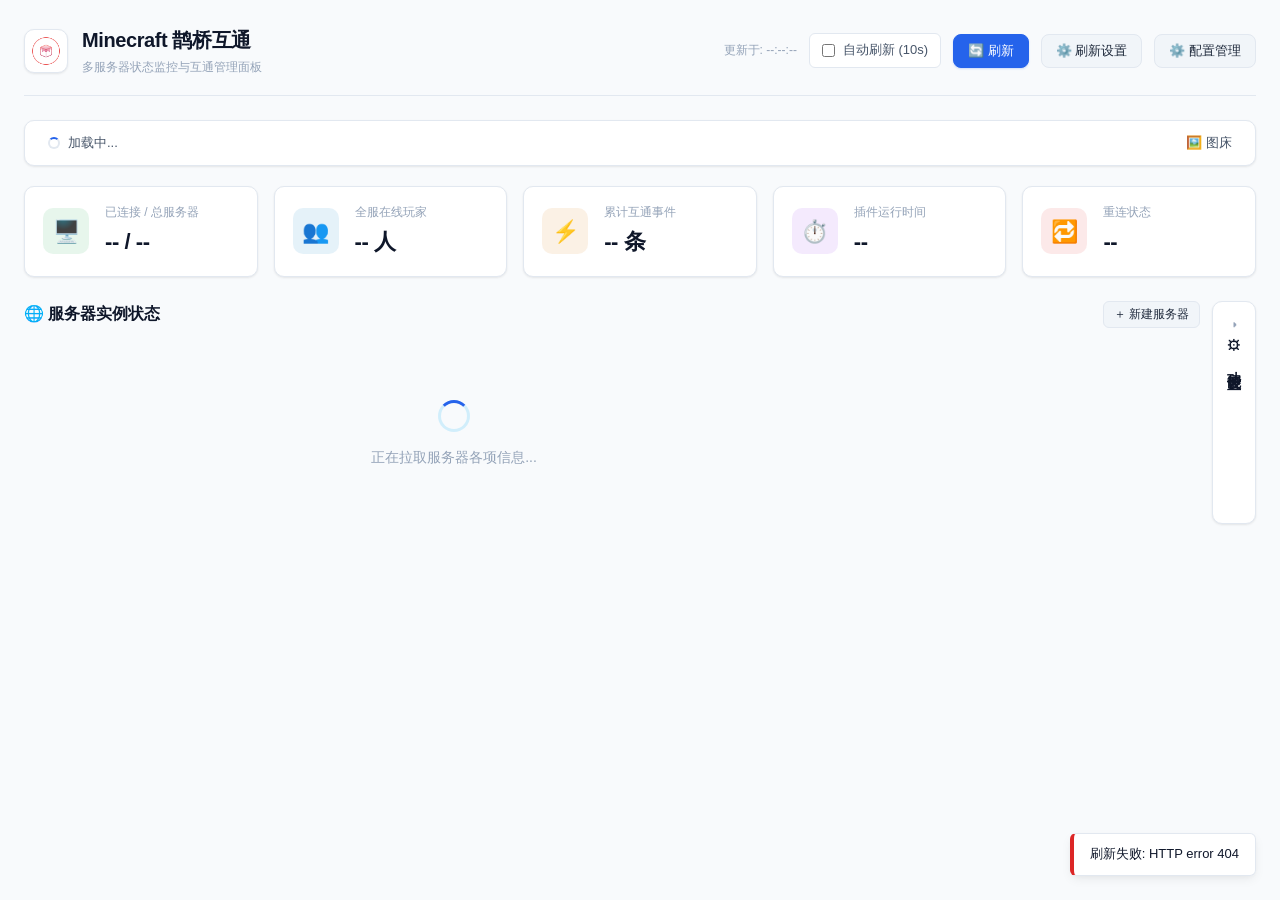
==== pages/dashboard/index.html @ 0b453926 "feat(dashboard): 功能设置改为右侧抽屉并重整转发渠道开关 - 「功能设置」改为右侧抽屉：展开占满页面右侧、左侧主内容自动收窄，折叠收成一条窄边 - 三个转发方向合并为一行「转发渠道」多" ====
<!DOCTYPE html>
<html lang="zh-CN">
<head>
  <meta charset="UTF-8" />
  <meta name="viewport" content="width=device-width, initial-scale=1.0" />
  <meta name="color-scheme" content="light dark" />
  <title>Minecraft 鹊桥互通 · 服务器仪表盘</title>
  <link rel="stylesheet" href="./style.css" />
  <!-- 显式引入 AstrBot Plugin Page Bridge SDK，确保兼容 -->
  <script src="/api/plugin/page/bridge-sdk.js"></script>
</head>
<body>
  <!-- 预加载默认服务器图标以供动态渲染时解析正确路径 -->
  <img id="default-server-icon-preload" src="./default-server-icon.png" style="display: none;" alt="" />

  <!-- 顶部导航与操作栏 -->
  <header class="dashboard-header">
    <div class="header-title-group">
      <img src="./logo.png" class="header-logo" alt="Minecraft 鹊桥互通" />
      <div>
        <h1 class="header-title">Minecraft 鹊桥互通</h1>
        <div class="header-subtitle">多服务器状态监控与互通管理面板</div>
      </div>
    </div>
    <div class="header-actions">
      <span style="font-size: 12px; color: var(--text-muted);">
        更新于: <span id="last-refresh-time">--:--:--</span>
      </span>
      <label class="auto-refresh-toggle">
        <input type="checkbox" id="auto-refresh-toggle" />
        <span>自动刷新 (10s)</span>
      </label>
      <button class="btn btn-primary" id="btn-refresh" title="立即刷新数据">
        <span>🔄 刷新</span>
      </button>
      <button class="btn" id="btn-config-link" title="总设置（自动刷新间隔等全局偏好）">
        <span>⚙️ 刷新设置</span>
      </button>
      <button class="btn" id="btn-config-view"
        title="配置管理：完整配置编辑（可视化表单 / JSON 直改），更底层的设置，保存后热重载。
        三态循环：进入当前页面的表单配置 → 全部 JSON → 返回原视图">
        <span>⚙️ 配置管理</span>
      </button>
    </div>
  </header>

  <!-- 服务器标签切换栏：全局视图 + 每台服务器独立标签页；最右侧为
       图床面板标签（独立视图，不受 renderServerTabs 的 innerHTML 重建影响） -->
  <nav class="server-tabs-bar" aria-label="服务器视图切换">
    <div class="server-tabs" id="server-tabs">
      <button type="button" class="server-tab" data-view="all" disabled>
        <span class="server-tab-spinner"></span> 加载中...
      </button>
    </div>
    <button type="button" class="server-tab-pinned" id="tab-image-bed" data-view="image_bed"
      title="图床面板：管理图片转存（内置图片HTTP服务 + 第三方图床），保存免重连">
      🖼️ 图床
    </button>
  </nav>

  <!-- 全局统计指标看板 -->
  <section class="stats-grid">
    <div class="stat-card">
      <div class="stat-icon green">🖥️</div>
      <div class="stat-info">
        <span class="stat-label" id="stat-servers-label">已连接 / 总服务器</span>
        <span class="stat-value" id="stat-servers">-- / --</span>
      </div>
    </div>
    <div class="stat-card">
      <div class="stat-icon blue">👥</div>
      <div class="stat-info">
        <span class="stat-label" id="stat-players-label">全服在线玩家</span>
        <span class="stat-value" id="stat-players">-- 人</span>
      </div>
    </div>
    <div class="stat-card">
      <div class="stat-icon yellow">⚡</div>
      <div class="stat-info">
        <span class="stat-label" id="stat-events-label">累计互通事件</span>
        <span class="stat-value" id="stat-events">-- 条</span>
      </div>
    </div>
    <div class="stat-card">
      <div class="stat-icon purple">⏱️</div>
      <div class="stat-info">
        <span class="stat-label" id="stat-uptime-label">插件运行时间</span>
        <span class="stat-value" id="stat-uptime">--</span>
      </div>
    </div>
    <div class="stat-card">
      <div class="stat-icon red">🔁</div>
      <div class="stat-info">
        <span class="stat-label" id="stat-reconnect-label">重连状态</span>
        <span class="stat-value" id="stat-reconnect">--</span>
      </div>
    </div>
  </section>

  <!-- 主体：左侧主内容（标题 / 服务器卡片 + 监控 / 终端）+ 右侧「功能设置」
     抽屉。抽屉展开时挤压主内容（不覆盖），折叠时收成一条竖排窄栏。
     monitor-hidden 与 monitor-panel 初始 hidden 对应：JS 渲染后按需切换 -->
  <main class="layout-main monitor-hidden">
    <div class="main-content">
    <div class="servers-section-title" id="servers-section-title">
      <span>🌐 服务器实例状态</span>
      <!-- 面板内直接改 conf：新建条目写入 mc_servers 后热重载生效 -->
      <button class="btn btn-sm" id="btn-new-server" title="在插件 conf 里新增一台 MC 服务器并热重载生效">
        ＋ 新建服务器
      </button>
    </div>
    <div class="main-row">
    <section class="servers-panel">
      <div class="servers-container" id="servers-container">
        <div class="loading-box">
          <div class="spinner"></div>
          <p>正在拉取服务器各项信息...</p>
        </div>
      </div>
    </section>

    <section class="monitor-panel hidden" id="monitor-panel">
      <div class="monitor-header">
        <span class="monitor-title">📈 性能监控</span>
        <div class="monitor-toolbar">
          <select id="monitor-range" class="monitor-range-select" title="分析时间窗">
            <option value="realtime">🔴 实时（最近 60 秒）</option>
            <option value="1">最近 1 小时</option>
            <option value="6">最近 6 小时</option>
            <option value="24" selected>最近 24 小时</option>
            <option value="168">最近 7 天</option>
          </select>
          <button class="btn btn-sm" id="monitor-sample-btn" title="立即对当前服务器采集一次（不等下一个采集间隔）">⏱ 采集</button>
          <button class="btn btn-sm" id="monitor-refresh" title="重新拉取监控数据">↻ 刷新</button>
          <button class="btn btn-sm" id="monitor-settings-btn" title="监控设置（启用/间隔/保留/指令）">⚙ 设置</button>
        </div>
      </div>
      <div class="monitor-status-line" id="monitor-status-line">
        正在加载监控数据...
      </div>
      <div class="monitor-tabs" id="monitor-tabs">
        <button class="monitor-tab active" data-tab="tps" title="服务端 TPS（经 RCON 执行 tps 指令）">⚡ TPS</button>
        <button class="monitor-tab" data-tab="latency" title="服务端响应延迟（直连服务器 SLP ping，玩家视角，无需 RCON/插件）">📡 延迟</button>
      </div>
      <div class="monitor-subpage" id="monitor-page-tps">
        <div class="monitor-summary" id="monitor-summary-tps"></div>
        <div class="monitor-charts">
          <div class="monitor-chart-card">
            <div class="monitor-chart-title">TPS 趋势（1m / 5m / 15m）</div>
            <div class="monitor-chart-wrap">
              <canvas id="monitor-chart-tps"></canvas>
            </div>
          </div>
        </div>
      </div>
      <div class="monitor-subpage hidden" id="monitor-page-latency">
        <div class="monitor-summary" id="monitor-summary-latency"></div>
        <div class="monitor-charts">
          <div class="monitor-chart-card">
            <div class="monitor-chart-title">直连延迟 (ms)</div>
            <div class="monitor-chart-wrap">
              <canvas id="monitor-chart-latency"></canvas>
            </div>
          </div>
        </div>
      </div>
    </section>
    </div>

    <section class="terminal-panel hidden" id="terminal-panel">
      <div class="terminal-header">
        <div class="terminal-title" id="terminal-title">互通终端</div>
        <div class="terminal-actions">
          <button id="terminal-autoscroll" class="btn btn-sm active" title="新消息自动滚动到底部；点击暂停">📌 自动滚动</button>
          <button id="terminal-refresh" class="btn btn-sm" title="重新拉取终端日志">↻ 刷新</button>
          <button id="terminal-clear" class="btn btn-sm" title="清空当前终端输出">清屏</button>
        </div>
      </div>
      <div class="terminal-body" id="terminal-body"></div>
      <div class="terminal-input-row">
        <input
          type="text"
          id="terminal-input"
          class="terminal-input"
          placeholder="输入内容回车 = 广播；以 / 开头回车 = 执行指令 (如 /list)"
          autocomplete="off"
          spellcheck="false"
        />
        <select id="terminal-color" class="select-color" title="广播颜色">
          <option value="white" selected>白</option>
          <option value="gold">金</option>
          <option value="green">绿</option>
          <option value="aqua">青</option>
          <option value="red">红</option>
          <option value="light_purple">粉</option>
        </select>
        <button id="terminal-broadcast" class="btn btn-primary btn-sm">📢 广播</button>
        <button id="terminal-cmd" class="btn btn-sm">⚡ 指令</button>
      </div>
    </section>
    </div>

    <section class="settings-panel collapsed" id="settings-panel">
      <div class="settings-header">
        <button class="settings-toggle" id="settings-toggle" type="button"
          aria-expanded="false" aria-controls="settings-body"
          title="折叠 / 展开功能设置面板">
          <span class="settings-caret" id="settings-caret">▾</span>
          <span class="settings-title">⚙ 功能设置</span>
        </button>
        <span class="settings-spacer"></span>
        <span class="settings-status" id="settings-status"></span>
        <button class="btn btn-primary btn-sm settings-save" id="settings-save"
          title="保存功能设置（改动落盘后即时生效、不重连）">💾 保存并生效</button>
      </div>
      <div class="settings-body" id="settings-body">
        <div class="settings-group" id="settings-group-prefix">
          <div class="settings-group-head">
            <span class="settings-group-title">🔤 触发前缀</span>
          </div>
          <!-- 三个方向的启停合成一行多选框：勾选 = 该方向启用，取消 = 整条链路
               静音。对应的前缀输入框会随之置灰 -->
          <div class="settings-row">
            <span class="settings-row-label">转发渠道</span>
            <span class="settings-row-control route-items">
              <label class="route-item"><input type="checkbox" class="st-route" value="group_to_game" id="st-relay-enabled" /> 群 → 游戏</label>
              <label class="route-item"><input type="checkbox" class="st-route" value="game_to_group" id="st-fwd-chat" /> 游戏 → 群</label>
              <label class="route-item"><input type="checkbox" class="st-route" value="game_to_ai" id="st-ai-enabled" /> 游戏 → AI</label>
            </span>
            <span class="settings-row-hint">勾选启用该方向；取消后整条链路静音，对应前缀不再生效</span>
          </div>
          <label class="settings-row">
            <span class="settings-row-label">群 → 游戏 触发前缀</span>
            <span class="settings-row-control">
              <input type="text" id="st-fwd-prefix" placeholder="留空 = 全部转发" autocomplete="off" spellcheck="false" />
            </span>
            <span class="settings-row-hint">群消息以此开头才转发进游戏；留空 = 全部转发</span>
          </label>
          <label class="settings-row">
            <span class="settings-row-label">游戏 → 群 触发前缀</span>
            <span class="settings-row-control">
              <input type="text" id="st-fwd-chat-prefix" placeholder="留空 = 全部转发" autocomplete="off" spellcheck="false" />
            </span>
            <span class="settings-row-hint">游戏聊天以此开头才转发到群（转发时去掉前缀）；留空 = 全部转发；图片转发不受此前缀限制</span>
          </label>
          <label class="settings-row">
            <span class="settings-row-label">游戏 → AI 触发前缀</span>
            <span class="settings-row-control">
              <input type="text" id="st-ai-prefix" placeholder="#" autocomplete="off" spellcheck="false" />
            </span>
            <span class="settings-row-hint">命中该前缀的消息只走 AI，不再转发到群；留空 = 全部触发（所有游戏聊天都交给 AI，不再转发到群）</span>
          </label>
        </div>
        <div class="settings-group" id="settings-group-forward">
          <div class="settings-group-head">
            <span class="settings-group-title">📡 消息转发</span>
          </div>
          <label class="settings-row">
            <span class="settings-row-label">聊天消息格式</span>
            <span class="settings-row-control">
              <input type="text" id="st-fwd-chat-format" placeholder="[{display_name}]{player}: {message}" autocomplete="off" spellcheck="false" />
            </span>
            <span class="settings-row-hint">可用占位符 {player} {message} {display_name}；留空 = 用默认格式</span>
          </label>
          <label class="settings-row">
            <span class="settings-row-label">转发进出消息</span>
            <span class="settings-row-control">
              <input type="checkbox" id="st-fwd-joinleave" />
            </span>
            <span class="settings-row-hint">玩家加入 / 离开服务器提示转发到目标会话</span>
          </label>
          <label class="settings-row">
            <span class="settings-row-label">转发死亡消息</span>
            <span class="settings-row-control">
              <input type="checkbox" id="st-fwd-death" />
            </span>
            <span class="settings-row-hint">玩家死亡提示转发到目标会话</span>
          </label>
          <label class="settings-row">
            <span class="settings-row-label">转发成就消息</span>
            <span class="settings-row-control">
              <input type="checkbox" id="st-fwd-achievement" />
            </span>
            <span class="settings-row-hint">玩家获得成就提示转发到目标会话</span>
          </label>
          <label class="settings-row">
            <span class="settings-row-label">本地翻译</span>
            <span class="settings-row-control">
              <input type="checkbox" id="st-fwd-local-translate" />
            </span>
            <span class="settings-row-hint">给死亡 / 成就转发做翻译：鹊桥英文 / 翻译键自动转中文，无需服务端开翻译、不用重启</span>
          </label>
          <div class="settings-row" id="image-fwd-toggle-row">
            <span class="settings-row-label">转发图片消息</span>
            <span class="settings-row-control">
              <input type="checkbox" id="st-fwd-image" />
            </span>
            <span class="settings-row-hint">
              勾选 = 同时开启两个方向的图片转发（MC ↔ 外部会话），默认关闭；
              点「展开」可分别控制每个方向
              <button type="button" class="settings-inline-toggle" id="st-fwd-image-toggle"
                aria-expanded="false" aria-controls="st-fwd-image-subgroup">展开 ⯈</button>
            </span>
          </div>
          <div class="settings-subgroup hidden" id="st-fwd-image-subgroup">
            <label class="settings-row">
              <span class="settings-row-label">外部 → MC 图片转发</span>
              <span class="settings-row-control">
                <input type="checkbox" id="st-fwd-image-to-mc" />
              </span>
              <span class="settings-row-hint">外部会话图片转发到游戏内，需游戏端装 ChatImage 模组（https://github.com/kitUIN/ChatImage），否则显示为 [[CICode,...]] 文本</span>
            </label>
            <label class="settings-row">
              <span class="settings-row-label">MC → 外部 图片转发</span>
              <span class="settings-row-control">
                <input type="checkbox" id="st-fwd-image-from-mc" />
              </span>
              <span class="settings-row-hint">游戏内图片（ChatImage 的 [[CICode,url=...]] 代码或直贴链接）自动下载后作为图片发送到外部会话，下载失败保留原始文本</span>
            </label>
          </div>
          <label class="settings-row">
            <span class="settings-row-label">目标会话（每行一个）</span>
            <span class="settings-row-control">
              <textarea id="st-fwd-sessions" rows="2" placeholder="default:GroupMessage:123456789" autocomplete="off" spellcheck="false"></textarea>
            </span>
            <span class="settings-row-hint">仅这些会话参与群 → MC 转发；可用 AstrBot 的 /sid 指令查看</span>
          </label>
        </div>
        <div class="settings-group" id="settings-group-notify">
          <div class="settings-group-head">
            <span class="settings-group-title">🔔 连接通知</span>
          </div>
          <label class="settings-row">
            <span class="settings-row-label">服务器连通通知</span>
            <span class="settings-row-control">
              <input type="checkbox" id="st-notify-connect" />
            </span>
            <span class="settings-row-hint">连接建立时向「目标会话」发送一条「服务器已启动」通知；断线重连、插件重载后重新连上也会再发一次。需先在上方填写目标会话，默认关闭</span>
          </label>
          <label class="settings-row">
            <span class="settings-row-label">连通通知格式</span>
            <span class="settings-row-control">
              <textarea id="st-notify-format" rows="2" placeholder="[{display_name}] 🟢 服务器已启动" autocomplete="off" spellcheck="false"></textarea>
            </span>
            <span class="settings-row-hint">支持 {display_name}（服务器显示名称）与 {server_name}（服务器名称）；可换行；留空 = 用默认文案</span>
          </label>
          <label class="settings-row">
            <span class="settings-row-label">连接失败通知</span>
            <span class="settings-row-control">
              <input type="checkbox" id="st-notify-fail" />
            </span>
            <span class="settings-row-hint">初次连不上、已连接后断线时向「目标会话」发送「服务器连接失败」通知；断线需持续超过下方「断连静默期」仍未恢复才发送，期间连回则不通知；同一轮故障只发第一条，重连成功后下一轮故障会重新通知。默认关闭</span>
          </label>
          <label class="settings-row">
            <span class="settings-row-label">失败通知格式</span>
            <span class="settings-row-control">
              <textarea id="st-notify-fail-format" rows="2" placeholder="[{display_name}] 🔴 服务器连接失败" autocomplete="off" spellcheck="false"></textarea>
            </span>
            <span class="settings-row-hint">支持 {display_name} 与 {server_name}；可换行；留空 = 用默认文案</span>
          </label>
          <label class="settings-row">
            <span class="settings-row-label">断连静默期</span>
            <span class="settings-row-control">
              <input type="number" id="st-notify-delay" min="0" max="3600" step="10" value="60" />
            </span>
            <span class="settings-row-hint">断线超过该秒数仍未恢复才发「连接失败」通知，期间连回不通知。0 到 3600 秒，默认 60</span>
          </label>
          <label class="settings-row">
            <span class="settings-row-label">状态探测地址</span>
            <span class="settings-row-control">
              <input type="text" id="st-notify-slp" placeholder="127.0.0.1:25565" autocomplete="off" spellcheck="false" />
            </span>
            <span class="settings-row-hint">服务器游戏端口地址（可省略端口，默认 25565）。断线期间用它判断服务器是否真的停了：服务器仍在响应说明只是连接断了，不发「服务器已启动」；留空则按断线时长判断（超过 30 秒才算启动）</span>
          </label>
        </div>
        <div class="settings-group" id="settings-group-quiet">
          <div class="settings-group-head">
            <span class="settings-group-title">🌙 免打扰</span>
          </div>
          <label class="settings-row">
            <span class="settings-row-label">启用免打扰</span>
            <span class="settings-row-control">
              <input type="checkbox" id="st-quiet-enabled" />
            </span>
            <span class="settings-row-hint">开启后，时段内只静音勾选的消息类型。默认关闭</span>
          </label>
          <div class="settings-row">
            <span class="settings-row-label">免打扰时段</span>
            <span class="settings-row-control quiet-time-range">
              <input type="time" id="st-quiet-start" value="23:00" />
              <span class="quiet-time-sep">~</span>
              <input type="time" id="st-quiet-end" value="08:00" />
            </span>
            <span class="settings-row-hint">按 AstrBot 本地时间；结束早于开始表示跨零点，首尾相同视为未配置</span>
          </div>
          <div class="settings-row">
            <span class="settings-row-label">免打扰项目</span>
            <span class="settings-row-control quiet-items">
              <label class="quiet-item"><input type="checkbox" class="st-quiet-item" value="chat" /> 游戏聊天</label>
              <label class="quiet-item"><input type="checkbox" class="st-quiet-item" value="join_leave" /> 玩家进出</label>
              <label class="quiet-item"><input type="checkbox" class="st-quiet-item" value="death" /> 死亡消息</label>
              <label class="quiet-item"><input type="checkbox" class="st-quiet-item" value="achievement" /> 成就消息</label>
              <label class="quiet-item"><input type="checkbox" class="st-quiet-item" value="connect" /> 连通通知</label>
              <label class="quiet-item"><input type="checkbox" class="st-quiet-item" value="connect_fail" /> 连接失败通知</label>
            </span>
            <span class="settings-row-hint">时段内这些消息不再发到目标会话</span>
          </div>
        </div>
        <div class="settings-group">
          <div class="settings-group-head">
            <span class="settings-group-title">🎛 互通终端</span>
          </div>
          <label class="settings-row">
            <span class="settings-row-label">互通终端加载天数</span>
            <span class="settings-row-control">
              <input type="number" id="st-terminal-days" min="0" max="30" step="1" value="2" />
            </span>
            <span class="settings-row-hint">互通终端展示最近几天的日志（1～30，0 = 全部保留分片，默认 2：今天 + 昨天），每台服务器独立</span>
          </label>
        </div>
      </div>
    </section>
  </main>

  <!-- 图床面板：独立视图（🖼️ 图床）。承载图片转存管理——总开关/超时、
       条目增删改、内置HTTP服务运行态、测试上传。保存走局部生效
       （apply_image_bed_config，免重连 MC） -->
  <section class="image-bed-panel hidden" id="image-bed-panel" aria-label="图床面板">
    <div class="ib-header">
      <div class="ib-title-row">
        <span class="ib-title">🖼️ 图床管理</span>
        <span class="ib-status" id="ib-status">--</span>
      </div>
      <div class="ib-toolbar">
        <label class="ib-toggle" title="根级 enable_image_upload：关闭后所有图床条目与内置服务全部不生效">
          <input type="checkbox" id="ib-enabled" />
          <span>启用图片转存</span>
        </label>
        <label class="ib-timeout" title="第三方图床单次上传超时（秒），非正数回落默认值">
          <span>超时</span>
          <input type="number" id="ib-timeout" min="1" step="1" value="30" />
          <span>秒</span>
        </label>
      </div>
      <div class="ib-actions">
        <button class="btn btn-sm" id="ib-test" title="用内置 PNG 探针跑一遍完整上传链并核对产物格式：绿=通过、黄=图床把图片转成了 webp（ChatImage 显示不出来）、红=失败">🧪 测试上传</button>
        <button class="btn btn-sm" id="ib-new" title="新建图片转存条目（按 conf 模板补齐字段）">＋ 新建条目</button>
      </div>
    </div>
    <div class="ib-test-result hidden" id="ib-test-result"></div>
    <div class="ib-order-hint" id="ib-order-hint">上传时按从上到下的顺序逐个尝试：越靠前越优先。</div>
    <div class="ib-list" id="ib-list">
      <div class="loading-box">
        <div class="spinner"></div>
        <p>正在加载图床条目...</p>
      </div>
    </div>
  </section>

  <!-- 配置管理面板：内嵌视图（⚙️ 配置管理），与图床面板同级，由顶部标签
       切换。承载完整配置编辑（可视化表单 + JSON 直编辑 + 保存热重载） -->
  <section id="config-view" class="config-view hidden" aria-label="配置管理面板">
    <header class="cfg-header">
      <div class="cfg-header-title">
        <span class="cfg-header-icon">⚙️</span>
        <div>
          <h1 class="cfg-title">鹊桥配置管理</h1>
          <div class="cfg-subtitle" id="cfg-subtitle">正在加载配置...</div>
        </div>
      </div>
      <div class="cfg-header-actions">
        <span class="cfg-save-state" id="cfg-save-state"></span>
        <button class="btn" id="btn-json-toggle" title="在可视化表单与原始 JSON 之间切换">📝 JSON 模式</button>
        <button class="btn btn-primary" id="btn-save" disabled>💾 保存并重载</button>
      </div>
    </header>

    <div class="cfg-layout">
      <!-- 表单主体（无侧边导航，按进入前视图只渲染对应部分） -->
      <main class="cfg-main">
        <!-- 可视化表单模式 -->
        <div id="cfg-form-panel">
          <div class="cfg-loading" id="cfg-loading">正在加载配置 Schema...</div>
          <form id="cfg-form" class="hidden" autocomplete="off"></form>
        </div>

        <!-- JSON 模式 -->
        <div id="cfg-json-panel" class="hidden">
          <div class="json-hint">直接编辑完整配置 JSON。保存时后端会校验对象结构并保留 UTF-8 BOM；修改服务器/图床条目时请保留 <code>__template_key</code> 字段。</div>
          <textarea id="cfg-json-text" class="json-editor" spellcheck="false"></textarea>
        </div>
      </main>
    </div>

    <!-- 操作结果提示条 -->
    <div class="cfg-toast hidden" id="cfg-toast"></div>
  </section>

  <script type="module" src="./app.js"></script>
  <script type="module" src="./config-view.js"></script>

  <!-- 性能监控设置弹窗（监控参数仅在此维护，不走插件 WebUI 配置） -->
  <div class="modal-overlay hidden" id="monitor-settings-modal">
    <div class="modal-card">
      <div class="modal-header">
        <span class="modal-title">⚙ 性能监控设置</span>
        <button class="modal-close" id="ms-close" title="关闭">✕</button>
      </div>
      <div class="modal-sub" id="ms-server-label">服务器</div>
      <div class="modal-body">
        <label class="modal-row">
          <span class="modal-row-label">启用监控</span>
          <span class="modal-row-control">
            <input type="checkbox" id="ms-enabled" />
          </span>
          <span class="modal-row-hint">关闭后停止采样，历史数据保留至过期自动清理</span>
        </label>
        <label class="modal-row">
          <span class="modal-row-label">采集间隔（秒）</span>
          <span class="modal-row-control">
            <input type="number" id="ms-interval" min="10" step="1" value="60" />
          </span>
          <span class="modal-row-hint">最小 10 秒；调小更灵敏但增加服务器与 RCON 负担</span>
        </label>
        <label class="modal-row">
          <span class="modal-row-label">实时采集频率（秒）</span>
          <span class="modal-row-control">
            <input type="number" id="ms-realtime-interval" min="1" max="60" step="1" value="5" />
          </span>
          <span class="modal-row-hint">实时模式下每 N 秒连续采样一次（1～60 秒，默认 5）</span>
        </label>
        <label class="modal-row">
          <span class="modal-row-label">数据保留（天）</span>
          <span class="modal-row-control">
            <input type="number" id="ms-retention" min="1" step="1" value="7" />
          </span>
          <span class="modal-row-hint">超过该天数的历史采样自动清理</span>
        </label>
        <label class="modal-row">
          <span class="modal-row-label">TPS 指令</span>
          <span class="modal-row-control">
            <input type="text" id="ms-tps-command" placeholder="auto 或 tps / forge tps / spark tps" value="auto" />
          </span>
          <span class="modal-row-hint">留空或填 auto = 按服务端类型自动选择（forge→forge tps，fabric→spark tps，Paper/Spigot→tps）；也可固定指定</span>
        </label>
        <label class="modal-row">
          <span class="modal-row-label">延迟探测域名</span>
          <span class="modal-row-control">
            <input type="text" id="ms-ping-host" placeholder="如 mc.example.com（留空=用配置 ws_url 主机）" value="" />
          </span>
          <span class="modal-row-hint">域名和端口可一体填写（`mc.example.com:25565`、`http://8.218.17.111:54040/` 这类带协议/路径的地址也能直接粘贴，端口自动提取）；留空时取插件配置 ws_url 的主机名（内网互通测到的是内网延迟）</span>
        </label>
        <label class="modal-row">
          <span class="modal-row-label">延迟探测端口</span>
          <span class="modal-row-control">
            <input type="number" id="ms-ping-port" min="1" step="1" value="25565" />
          </span>
          <span class="modal-row-hint">MC 服务端口（默认 25565）；非标端口或 SLP 禁用时延迟会显示不可用</span>
        </label>
        <label class="modal-row">
          <span class="modal-row-label">默认展示</span>
          <span class="modal-row-control">
            <select id="ms-default-tab">
              <option value="tps">⚡ TPS</option>
              <option value="latency">📡 延迟</option>
            </select>
          </span>
          <span class="modal-row-hint">打开页面时性能监控面板自动展示的子页面（按服务器保存在后端设置）</span>
        </label>
      </div>
      <div class="modal-actions">
        <button class="btn btn-sm btn-danger" id="ms-clear-data"
          title="删除该服务器已采集的全部监控数据（不可恢复，采样从零重新开始）">🗑 清除采集数据</button>
        <button class="btn btn-sm" id="ms-cancel">取消</button>
        <button class="btn btn-primary btn-sm" id="ms-save">保存并生效</button>
      </div>
    </div>
  </div>

  <!-- 总设置弹窗：右上角「⚙ 设置」入口，承载与具体服务器无关的全局偏好。
       自动刷新间隔原在「功能设置」面板里，随服务器视图隐藏而不可达，故迁来 -->
  <div class="modal-overlay hidden" id="settings-modal">
    <div class="modal-card">
      <div class="modal-header">
        <span class="modal-title">⚙ 总设置</span>
        <button class="modal-close" id="gs-close" title="关闭">✕</button>
      </div>
      <div class="modal-body">
        <label class="modal-row">
          <span class="modal-row-label">自动刷新间隔（秒）</span>
          <span class="modal-row-control">
            <input type="number" id="st-auto-refresh" min="10" max="3600" step="1" value="10" />
          </span>
          <span class="modal-row-hint">勾选顶部「自动刷新」后每 N 秒拉取一次面板数据（10～3600，默认 10）；全局生效，与服务器视图无关</span>
        </label>
      </div>
      <div class="modal-actions">
        <button class="btn btn-sm" id="gs-cancel">取消</button>
        <button class="btn btn-primary btn-sm" id="gs-save">保存并生效</button>
      </div>
    </div>
  </div>

  <!-- 通用二次确认弹窗：页面运行在受限 iframe，window.confirm 会被浏览器静默
       拦截返回 false（无 modals 权限），故用页面内自绘对话框替代 -->
  <div class="modal-overlay hidden" id="confirm-modal">
    <div class="modal-card">
      <div class="modal-header">
        <span class="modal-title" id="cf-title">确认操作</span>
        <button class="modal-close" id="cf-close" title="取消">✕</button>
      </div>
      <div class="modal-body">
        <div class="confirm-body" id="cf-message"></div>
      </div>
      <div class="modal-actions">
        <button class="btn btn-sm" id="cf-cancel">取消</button>
        <button class="btn btn-danger btn-sm" id="cf-ok">确定</button>
      </div>
    </div>
  </div>

  <!-- 服务器条目弹窗：面板内直接管理插件 conf 的 mc_servers（新建 / 编辑 /
       启用 / 删除）。保存链路一致：备份 → 原子落盘 → 热重载。
       仅暴露常用字段，其余字段沿用 _conf_schema.json 模板默认值 -->
  <div class="modal-overlay hidden" id="server-form-modal">
    <div class="modal-card">
      <div class="modal-header">
        <span class="modal-title" id="sf-title">新建服务器</span>
        <button class="modal-close" id="sf-close" title="关闭">✕</button>
      </div>
      <div class="modal-sub" id="sf-sub">按 conf 模板补齐其余字段，保存后立即热重载生效</div>
      <div class="modal-body">
        <label class="modal-row">
          <span class="modal-row-label">启用此服务器</span>
          <span class="modal-row-control">
            <input type="checkbox" id="sf-enabled" checked />
          </span>
        </label>
        <label class="modal-row">
          <span class="modal-row-label">服务器名称</span>
          <span class="modal-row-control">
            <input type="text" id="sf-name" />
          </span>
          <span class="modal-row-hint">唯一标识，不能与已有条目重复；鹊桥端按此名字找配置</span>
        </label>
        <label class="modal-row">
          <span class="modal-row-label">显示名称</span>
          <span class="modal-row-control">
            <input type="text" id="sf-display" />
          </span>
          <span class="modal-row-hint">面板卡片与聊天转发里展示的名字</span>
        </label>
        <label class="modal-row">
          <span class="modal-row-label">连接方式</span>
          <span class="modal-row-control">
            <select id="sf-mode">
              <option value="forward">forward · 插件主动连鹊桥 WS</option>
              <option value="reverse">reverse · 插件监听端口等鹊桥连入</option>
            </select>
          </span>
          <span class="modal-row-hint">必须与鹊桥端该服务器的 ws_mode 一致，否则连不上</span>
        </label>
        <label class="modal-row" id="sf-row-wsurl">
          <span class="modal-row-label">鹊桥 WS 地址</span>
          <span class="modal-row-control">
            <input type="text" id="sf-wsurl" />
          </span>
          <span class="modal-row-hint">forward 模式下插件主动连接的地址</span>
        </label>
        <label class="modal-row hidden" id="sf-row-reverse">
          <span class="modal-row-label">反向监听地址</span>
          <span class="modal-row-control">
            <input type="text" id="sf-rhost" placeholder="0.0.0.0" />
            <input type="number" id="sf-rport" min="1" max="65535" step="1" placeholder="8080" />
          </span>
          <span class="modal-row-hint">reverse 模式下插件监听的地址与端口</span>
        </label>
        <label class="modal-row hidden" id="sf-row-rpath">
          <span class="modal-row-label">反向监听路径</span>
          <span class="modal-row-control">
            <input type="text" id="sf-rpath" placeholder="/minecraft/ws" />
          </span>
          <span class="modal-row-hint">需与鹊桥端连接的路径一致</span>
        </label>
        <label class="modal-row">
          <span class="modal-row-label">认证 Token</span>
          <span class="modal-row-control">
            <input type="password" id="sf-token" placeholder="留空 = 不修改" autocomplete="new-password" />
          </span>
          <span class="modal-row-hint" id="sf-token-hint">与鹊桥端 access_token 一致；留空表示不修改</span>
        </label>
        <label class="modal-row">
          <span class="modal-row-label">目标会话</span>
          <span class="modal-row-control">
            <textarea id="sf-sessions" rows="3" placeholder="default:GroupMessage:123456789（每行一个）"></textarea>
          </span>
          <span class="modal-row-hint">MC 消息转发到哪些 QQ 会话；每行一个，留空 = 不转发；在对应目标中发 /sid 获取该会话的 UMO</span>
        </label>
      </div>
      <div class="modal-actions">
        <button class="btn btn-danger btn-sm hidden" id="sf-delete" title="从配置中删除该服务器条目">🗑 删除服务器</button>
        <button class="btn btn-sm" id="sf-cancel">取消</button>
        <button class="btn btn-primary btn-sm" id="sf-save">保存并热重载</button>
      </div>
    </div>
  </div>
  <!-- 图床条目弹窗：面板「图床」视图内直接管理 conf 的 image_upload_services
       （新建 / 编辑 / 启用 / 删除）。保存链路与服务器条目一致：备份 → 原子
       落盘 → 局部生效（免重连 MC）。仅暴露常用字段，其余沿用 schema 模板
       默认值，完整字段编辑仍在「配置管理」页做 -->
  <div class="modal-overlay hidden" id="image-bed-form-modal">
    <div class="modal-card">
      <div class="modal-header">
        <span class="modal-title" id="ibf-title">新建图床条目</span>
        <button class="modal-close" id="ibf-close" title="关闭">✕</button>
      </div>
      <div class="modal-sub" id="ibf-sub">按 conf 模板补齐其余字段，保存后免重连生效</div>
      <div class="modal-body">
        <label class="modal-row">
          <span class="modal-row-label">模板</span>
          <span class="modal-row-control">
            <select id="ibf-template" title="图床方案模板：字段默认值取自 conf schema">
              <option value="builtin_http">builtin_http · 内置图片HTTP服务</option>
              <option value="custom">custom · 通用图床接口</option>
              <option value="imglink">imglink</option>
              <option value="img402">img402</option>
              <option value="pngurl">pngurl</option>
              <option value="anyapi">anyapi</option>
              <option value="see">see</option>
              <option value="imgbb">imgbb</option>
            </select>
          </span>
          <span class="modal-row-hint">切换模板会重置为该方案的字段默认值；其余字段随下方显示</span>
        </label>
        <label class="modal-row">
          <span class="modal-row-label">启用此条目</span>
          <span class="modal-row-control">
            <input type="checkbox" id="ibf-enabled" checked />
          </span>
        </label>
        <label class="modal-row">
          <span class="modal-row-label">条目名称</span>
          <span class="modal-row-control">
            <input type="text" id="ibf-name" placeholder="如：我的NAS / pngurl" />
          </span>
          <span class="modal-row-hint">面板与测试结果里展示的名字；留空自动按类型取名</span>
        </label>
        <label class="modal-row hidden" id="ibf-row-builtin-host">
          <span class="modal-row-label">监听地址</span>
          <span class="modal-row-control">
            <input type="text" id="ibf-host" placeholder="0.0.0.0" />
            <input type="number" id="ibf-port" min="1" max="65535" step="1" placeholder="8765" />
          </span>
          <span class="modal-row-hint">内置HTTP服务监听的本机地址与端口（玩家经 base_url 访问）</span>
        </label>
        <label class="modal-row hidden" id="ibf-row-builtin-url">
          <span class="modal-row-label">对外地址前缀</span>
          <span class="modal-row-control">
            <input type="text" id="ibf-base-url" placeholder="http://公网IP:8765" />
          </span>
          <span class="modal-row-hint">玩家客户端访问该服务的地址，必须是 http(s):// 开头；留空则不启动（不能用 127.0.0.1，除非玩家与服务同机）</span>
        </label>
        <label class="modal-row hidden" id="ibf-row-third-url">
          <span class="modal-row-label">上传地址</span>
          <span class="modal-row-control">
            <input type="text" id="ibf-upload-url" placeholder="https://img402.dev/api/free" />
          </span>
          <span class="modal-row-hint">图床的上传接口地址，必须是 http(s):// 开头；留空则该条目不生效</span>
        </label>
        <label class="modal-row hidden" id="ibf-row-third-token">
          <span class="modal-row-label">Token</span>
          <span class="modal-row-control">
            <input type="text" id="ibf-token" />
          </span>
          <span class="modal-row-hint">图床要求的鉴权令牌（可选）：多数图床按 Bearer 发送，imgbb 会作为表单字段 key 提交；S.EE 请改用请求头</span>
        </label>
        <label class="modal-row hidden" id="ibf-row-third-response">
          <span class="modal-row-label">响应解析</span>
          <span class="modal-row-control">
            <select id="ibf-response">
              <option value="text">text · 响应文本即 URL</option>
              <option value="json">json · 从 JSON 提取 url</option>
            </select>
          </span>
          <span class="modal-row-hint">图床返回图片地址的格式；两者都不是则条目不生效</span>
        </label>
        <label class="modal-row hidden" id="ibf-row-third-file">
          <span class="modal-row-label">文件字段名</span>
          <span class="modal-row-control">
            <input type="text" id="ibf-file-field" placeholder="file" />
          </span>
          <span class="modal-row-hint">multipart 上传时的文件字段名（img402 / imgbb 为 image，S.EE 为 smfile）</span>
        </label>
        <label class="modal-row hidden" id="ibf-row-third-headers">
          <span class="modal-row-label">请求头</span>
          <span class="modal-row-control">
            <textarea id="ibf-headers" rows="2" placeholder="每行一个：名字: 值"></textarea>
          </span>
          <span class="modal-row-hint">附加请求头；每行一个 `名字: 值`，或以 `{` 开头的 JSON 对象</span>
        </label>
        <label class="modal-row hidden" id="ibf-row-third-forms">
          <span class="modal-row-label">额外表单字段</span>
          <span class="modal-row-control">
            <textarea id="ibf-form-fields" rows="2" placeholder="每行一个：名字: 值"></textarea>
          </span>
          <span class="modal-row-hint">少数图床要求的额外普通表单字段（如 `time: 72h`）；格式同请求头</span>
        </label>
      </div>
      <div class="modal-actions">
        <button class="btn btn-danger btn-sm hidden" id="ibf-delete" title="从配置中删除该图床条目">🗑 删除条目</button>
        <button class="btn btn-sm" id="ibf-cancel">取消</button>
        <button class="btn btn-primary btn-sm" id="ibf-save">保存并生效</button>
      </div>
    </div>
  </div>
</body>
</html>
---- pages/dashboard/style.css ----
/* ==========================================================================
   Minecraft QueQiao Plugin - Modern Craft Dashboard Styles
   支持 AstrBot 浅色 (light) 与深色 (dark) 模式无缝自适应
   ========================================================================== */

/* --------------------------------------------------------------------------
   1. 色彩与设计系统变量 (Design Tokens)
   -------------------------------------------------------------------------- */

/* 默认：浅色模式 (Light Mode) */
:root,
[data-theme="light"] {
  --bg-primary: #f8fafc;
  --bg-secondary: #ffffff;
  --bg-tertiary: #f1f5f9;
  --bg-subtle: #f8fafc;
  --bg-card: #ffffff;
  --bg-hover: #f1f5f9;

  --border-color: #e2e8f0;
  --border-subtle: #f1f5f9;
  --border-focus: #3b82f6;

  --text-primary: #0f172a;
  --text-secondary: #475569;
  --text-muted: #94a3b8;

  --accent: #2563eb;
  --accent-light: #eff6ff;
  --accent-hover: #1d4ed8;

  --btn-bg: #f1f5f9;
  --btn-hover: #e2e8f0;
  --btn-text: #1e293b;

  --shadow-sm: 0 1px 3px rgba(0, 0, 0, 0.05), 0 1px 2px rgba(0, 0, 0, 0.04);
  --shadow-md: 0 4px 12px -2px rgba(0, 0, 0, 0.08), 0 2px 6px -1px rgba(0, 0, 0, 0.04);
  --shadow-lg: 0 12px 24px -4px rgba(0, 0, 0, 0.1), 0 4px 8px -2px rgba(0, 0, 0, 0.04);

  /* Minecraft 状态语义色 (浅色模式保持良好文本对比度) */
  --mc-green: #16a34a;
  --mc-green-bg: rgba(22, 163, 74, 0.1);
  --mc-red: #dc2626;
  --mc-red-bg: rgba(220, 38, 38, 0.1);
  --mc-yellow: #d97706;
  --mc-yellow-bg: rgba(217, 119, 6, 0.1);
  --mc-blue: #0284c7;
  --mc-blue-bg: rgba(2, 132, 199, 0.1);
  --mc-purple: #9333ea;
  --mc-purple-bg: rgba(147, 51, 234, 0.1);
  --mc-gold: #b45309;

  /* 独立内嵌终端风格 (浅色模式下采用优雅深灰蓝控制台，保障极客可读性) */
  --terminal-bg: #141b26;
  --terminal-header: #1c2636;
  --terminal-input-bg: #0f1520;
  --terminal-border: #2b394d;
  --terminal-text: #e2e8f0;
  --terminal-muted: #64748b;

  /* MOTD 与详情面板背景 */
  --motd-bg: #f8fafc;
  --motd-border: #e2e8f0;
  --motd-text: #1e293b;
  --details-bg: #f8fafc;

  /* MC 文本代码色彩适配 (浅色模式防融底) */
  --mc-code-black: #0f172a;
  --mc-code-white: #334155;
  --mc-code-gray: #64748b;
  --mc-code-dark-gray: #475569;

  /* 滚动条 */
  --scrollbar-thumb: rgba(100, 116, 139, 0.25);
  --scrollbar-thumb-hover: rgba(100, 116, 139, 0.45);

  /* 监控图表网格线（Canvas 绘制时读取） */
  --chart-grid: rgba(100, 116, 139, 0.18);

  --font-family: -apple-system, BlinkMacSystemFont, "Segoe UI", Roboto, "Helvetica Neue", Arial, sans-serif;
  --font-mono: ui-monospace, SFMono-Regular, Menlo, Monaco, Consolas, "Liberation Mono", monospace;
  --radius-sm: 6px;
  --radius-md: 10px;
  --radius-lg: 16px;
  --radius-full: 9999px;
}

/* 深色模式 (Dark Mode) */
[data-theme="dark"] {
  --bg-primary: #0a0e17;
  --bg-secondary: #111827;
  --bg-tertiary: #1f2937;
  --bg-subtle: #0d131f;
  --bg-card: rgba(17, 24, 39, 0.95);
  --bg-hover: #1e293b;

  --border-color: #1f293d;
  --border-subtle: #162032;
  --border-focus: #60a5fa;

  --text-primary: #f8fafc;
  --text-secondary: #94a3b8;
  --text-muted: #64748b;

  --accent: #38bdf8;
  --accent-light: rgba(56, 189, 248, 0.12);
  --accent-hover: #0284c7;

  --btn-bg: #1f2937;
  --btn-hover: #2d3b4f;
  --btn-text: #f8fafc;

  --shadow-sm: 0 2px 8px rgba(0, 0, 0, 0.35);
  --shadow-md: 0 6px 20px rgba(0, 0, 0, 0.45);
  --shadow-lg: 0 12px 28px rgba(0, 0, 0, 0.6);

  /* Minecraft 状态语义色 (深色模式提亮荧光感) */
  --mc-green: #22c55e;
  --mc-green-bg: rgba(34, 197, 94, 0.16);
  --mc-red: #ef4444;
  --mc-red-bg: rgba(239, 68, 68, 0.16);
  --mc-yellow: #f59e0b;
  --mc-yellow-bg: rgba(245, 158, 11, 0.16);
  --mc-blue: #38bdf8;
  --mc-blue-bg: rgba(56, 189, 248, 0.16);
  --mc-purple: #a855f7;
  --mc-purple-bg: rgba(168, 85, 247, 0.16);
  --mc-gold: #fbbf24;

  /* 独立内嵌终端风格 (深色极致沉浸) */
  --terminal-bg: #070a10;
  --terminal-header: #0f141e;
  --terminal-input-bg: #0b0f17;
  --terminal-border: #1e2838;
  --terminal-text: #cbd5e1;
  --terminal-muted: #475569;

  /* MOTD 与详情面板背景 */
  --motd-bg: #090c10;
  --motd-border: #1c2430;
  --motd-text: #e2e8f0;
  --details-bg: rgba(15, 20, 28, 0.6);

  /* MC 文本代码色彩适配 (深色模式防融底) */
  --mc-code-black: #94a3b8;
  --mc-code-white: #ffffff;
  --mc-code-gray: #cbd5e1;
  --mc-code-dark-gray: #94a3b8;

  /* 滚动条 */
  --scrollbar-thumb: rgba(148, 163, 184, 0.2);
  --scrollbar-thumb-hover: rgba(148, 163, 184, 0.35);

  /* 监控图表网格线（Canvas 绘制时读取） */
  --chart-grid: rgba(148, 163, 184, 0.14);
}

/* 独立打开/系统偏好兜底 */
@media (prefers-color-scheme: dark) {
  :root:not([data-theme="light"]) {
    --bg-primary: #0a0e17;
    --bg-secondary: #111827;
    --bg-tertiary: #1f2937;
    --bg-subtle: #0d131f;
    --bg-card: rgba(17, 24, 39, 0.95);
    --bg-hover: #1e293b;

    --border-color: #1f293d;
    --border-subtle: #162032;
    --border-focus: #60a5fa;

    --text-primary: #f8fafc;
    --text-secondary: #94a3b8;
    --text-muted: #64748b;

    --accent: #38bdf8;
    --accent-light: rgba(56, 189, 248, 0.12);
    --accent-hover: #0284c7;

    --btn-bg: #1f2937;
    --btn-hover: #2d3b4f;
    --btn-text: #f8fafc;

    --shadow-sm: 0 2px 8px rgba(0, 0, 0, 0.35);
    --shadow-md: 0 6px 20px rgba(0, 0, 0, 0.45);
    --shadow-lg: 0 12px 28px rgba(0, 0, 0, 0.6);

    --mc-green: #22c55e;
    --mc-green-bg: rgba(34, 197, 94, 0.16);
    --mc-red: #ef4444;
    --mc-red-bg: rgba(239, 68, 68, 0.16);
    --mc-yellow: #f59e0b;
    --mc-yellow-bg: rgba(245, 158, 11, 0.16);
    --mc-blue: #38bdf8;
    --mc-blue-bg: rgba(56, 189, 248, 0.16);
    --mc-purple: #a855f7;
    --mc-purple-bg: rgba(168, 85, 247, 0.16);
    --mc-gold: #fbbf24;

    --terminal-bg: #070a10;
    --terminal-header: #0f141e;
    --terminal-input-bg: #0b0f17;
    --terminal-border: #1e2838;
    --terminal-text: #cbd5e1;
    --terminal-muted: #475569;

    --motd-bg: #090c10;
    --motd-border: #1c2430;
    --motd-text: #e2e8f0;
    --details-bg: rgba(15, 20, 28, 0.6);

    --mc-code-black: #94a3b8;
    --mc-code-white: #ffffff;
    --mc-code-gray: #cbd5e1;
    --mc-code-dark-gray: #94a3b8;

    --scrollbar-thumb: rgba(148, 163, 184, 0.2);
    --scrollbar-thumb-hover: rgba(148, 163, 184, 0.35);
  }
}

/* --------------------------------------------------------------------------
   2. 全局基础样式与排版
   -------------------------------------------------------------------------- */

* {
  box-sizing: border-box;
  margin: 0;
  padding: 0;
}

body {
  background-color: var(--bg-primary);
  color: var(--text-primary);
  font-family: var(--font-family);
  line-height: 1.5;
  font-size: 14px;
  padding: 24px;
  min-height: 100vh;
  -webkit-font-smoothing: antialiased;
  -moz-osx-font-smoothing: grayscale;
  transition: background-color 0.25s ease, color 0.25s ease;
}

/* 自定义纤细滚动条 */
::-webkit-scrollbar {
  width: 6px;
  height: 6px;
}

::-webkit-scrollbar-track {
  background: transparent;
}

::-webkit-scrollbar-thumb {
  background: var(--scrollbar-thumb);
  border-radius: var(--radius-full);
}

::-webkit-scrollbar-thumb:hover {
  background: var(--scrollbar-thumb-hover);
}

/* --------------------------------------------------------------------------
   3. 头部导航与操作栏 (Header)
   -------------------------------------------------------------------------- */

.dashboard-header {
  /* 顶部控制栏滚动时固定在视口顶部（配合 .server-tabs-bar 的
     sticky top: 62px，整个「控制区 + 服务器标签栏」不跟随滚动） */
  position: sticky;
  top: 0;
  z-index: 30;
  background: var(--bg-primary);
  display: flex;
  align-items: center;
  justify-content: space-between;
  margin-bottom: 24px;
  padding-bottom: 18px;
  border-bottom: 1px solid var(--border-color);
  flex-wrap: wrap;
  gap: 16px;
}

.header-title-group {
  display: flex;
  align-items: center;
  gap: 14px;
}

.header-logo {
  width: 44px;
  height: 44px;
  border-radius: var(--radius-md);
  object-fit: contain;
  padding: 4px;
  background: var(--bg-secondary);
  border: 1px solid var(--border-color);
  flex-shrink: 0;
  box-shadow: var(--shadow-sm);
  transition: transform 0.2s ease, box-shadow 0.2s ease;
}

.header-logo:hover {
  transform: scale(1.04);
}

.header-title {
  font-size: 20px;
  font-weight: 700;
  color: var(--text-primary);
  letter-spacing: -0.02em;
}

.header-subtitle {
  font-size: 12px;
  color: var(--text-muted);
  margin-top: 2px;
}

.header-actions {
  display: flex;
  align-items: center;
  gap: 12px;
}

/* 按钮通用规范 */
.btn {
  display: inline-flex;
  align-items: center;
  justify-content: center;
  gap: 6px;
  padding: 8px 14px;
  border-radius: var(--radius-sm);
  font-size: 13px;
  font-weight: 500;
  cursor: pointer;
  border: 1px solid var(--border-color);
  background: var(--btn-bg);
  color: var(--btn-text);
  transition: all 0.2s ease;
  user-select: none;
}

.btn:hover {
  background: var(--btn-hover);
  border-color: var(--border-focus);
}

.btn:active {
  transform: scale(0.98);
}

.btn-primary {
  background: var(--accent);
  color: #ffffff;
  border-color: transparent;
  box-shadow: 0 1px 2px rgba(37, 99, 235, 0.2);
}

.btn-primary:hover {
  background: var(--accent-hover);
  border-color: transparent;
  color: #ffffff;
}

/* 危险操作（清除监控数据等不可恢复动作）：红色基调，与主按钮区分 */
.btn-danger {
  background: rgba(220, 38, 38, 0.12);
  color: #dc2626;
  border-color: rgba(220, 38, 38, 0.4);
}

.btn-danger:hover {
  background: #dc2626;
  color: #ffffff;
  border-color: transparent;
}

.btn-sm {
  padding: 5px 10px;
  font-size: 12px;
}

/* 自动刷新开关 */
.auto-refresh-toggle {
  display: flex;
  align-items: center;
  gap: 8px;
  font-size: 13px;
  color: var(--text-secondary);
  background: var(--bg-secondary);
  padding: 6px 12px;
  border-radius: var(--radius-sm);
  border: 1px solid var(--border-color);
  cursor: pointer;
  user-select: none;
  transition: border-color 0.2s ease, background-color 0.2s ease;
}

.auto-refresh-toggle:hover {
  border-color: var(--border-focus);
}

.auto-refresh-toggle input {
  accent-color: var(--accent);
  cursor: pointer;
}

/* --------------------------------------------------------------------------
   4. 服务器视图切换栏 (Server Tabs Bar)
   -------------------------------------------------------------------------- */

.server-tabs-bar {
  /* 服务器标签栏随顶部控制栏固定：header 高约 62px，滚动时
     整块「控制区 + 标签栏」始终贴在视口顶部 */
  position: sticky;
  top: 62px;
  z-index: 29;
  display: flex;
  align-items: center;
  gap: 10px;
  margin-bottom: 20px;
  padding: 6px 8px;
  background: var(--bg-secondary);
  border: 1px solid var(--border-color);
  border-radius: var(--radius-md);
  box-shadow: var(--shadow-sm);
}

.server-tabs {
  display: flex;
  gap: 6px;
  flex: 1;
  min-width: 0;
  overflow-x: auto;
  scrollbar-width: none;
}

.server-tabs::-webkit-scrollbar {
  display: none;
}

.server-tab {
  display: inline-flex;
  align-items: center;
  gap: 8px;
  padding: 6px 14px;
  font-size: 13px;
  font-weight: 500;
  color: var(--text-secondary);
  background: transparent;
  border: 1px solid transparent;
  border-radius: var(--radius-sm);
  cursor: pointer;
  white-space: nowrap;
  transition: all 0.18s ease;
  user-select: none;
}

.server-tab:hover {
  color: var(--text-primary);
  background: var(--bg-hover);
}

.server-tab.active {
  color: var(--text-primary);
  background: var(--bg-tertiary);
  border-color: var(--border-color);
  box-shadow: 0 1px 2px rgba(0, 0, 0, 0.04);
}

.server-tab .server-tab-dot {
  width: 8px;
  height: 8px;
  border-radius: 50%;
  flex-shrink: 0;
  background: var(--text-muted);
  transition: background-color 0.2s ease, box-shadow 0.2s ease;
}

.server-tab .server-tab-dot.online {
  background: var(--mc-green);
  box-shadow: 0 0 6px var(--mc-green);
}

.server-tab .server-tab-dot.offline {
  background: var(--mc-red);
}

.server-tab-spinner {
  display: inline-block;
  width: 12px;
  height: 12px;
  border: 2px solid var(--border-color);
  border-top-color: var(--accent);
  border-radius: 50%;
  animation: tab-spin 0.8s linear infinite;
}

@keyframes tab-spin {
  to { transform: rotate(360deg); }
}

/* --------------------------------------------------------------------------
   5. 全局统计看板 (Stats Grid)
   -------------------------------------------------------------------------- */

.stats-grid {
  display: grid;
  grid-template-columns: repeat(auto-fit, minmax(220px, 1fr));
  gap: 16px;
  margin-bottom: 24px;
}

.stat-card {
  background: var(--bg-card);
  border: 1px solid var(--border-color);
  border-radius: var(--radius-md);
  padding: 16px 18px;
  display: flex;
  align-items: center;
  gap: 16px;
  box-shadow: var(--shadow-sm);
  transition: transform 0.2s ease, box-shadow 0.2s ease, border-color 0.2s ease;
}

.stat-card:hover {
  transform: translateY(-2px);
  box-shadow: var(--shadow-md);
  border-color: var(--border-focus);
}

.stat-icon {
  width: 46px;
  height: 46px;
  border-radius: var(--radius-md);
  display: flex;
  align-items: center;
  justify-content: center;
  font-size: 22px;
  flex-shrink: 0;
  transition: transform 0.2s ease;
}

.stat-card:hover .stat-icon {
  transform: scale(1.06);
}

.stat-icon.green { background: var(--mc-green-bg); color: var(--mc-green); }
.stat-icon.blue { background: var(--mc-blue-bg); color: var(--mc-blue); }
.stat-icon.yellow { background: var(--mc-yellow-bg); color: var(--mc-yellow); }
.stat-icon.purple { background: var(--mc-purple-bg); color: var(--mc-purple); }
.stat-icon.red { background: var(--mc-red-bg); color: var(--mc-red); }

.stat-info {
  display: flex;
  flex-direction: column;
}

.stat-label {
  font-size: 12px;
  color: var(--text-muted);
  font-weight: 500;
  margin-bottom: 2px;
}

.stat-value {
  font-size: 22px;
  font-weight: 700;
  color: var(--text-primary);
  letter-spacing: -0.02em;
  font-feature-settings: "tnum";
  font-variant-numeric: tabular-nums;
}

/* --------------------------------------------------------------------------
   6. 服务器卡片列表 (Servers Panel & Cards)
   -------------------------------------------------------------------------- */

.layout-main {
  /* 两栏：左主内容 + 右「功能设置」抽屉。左栏 minmax(0,1fr) 吃掉剩余宽度，
     右栏宽度由抽屉自身决定（展开 400px / 折叠 44px 竖排条），展开时主内容
     收窄而不是被盖住。
     主内容内部再分两行：服务器卡片 + 性能监控并排（各自宽度按内容自适应，
     见 .main-row），终端通栏。
     align-items: start → 面板按内容自然高度排布；监控面板由 JS 显式
     height 跟随服务器面板（双向等高），见 app.js syncMonitorPanelHeight */
  display: grid;
  grid-template-columns: minmax(0, 1fr) auto;
  gap: 12px;
  align-items: start;
}

/* 左侧主内容：标题 → (服务器卡片 | 性能监控) → 互通终端 */
.main-content {
  min-width: 0;
  display: flex;
  flex-direction: column;
  gap: 12px;
}

/* 卡片与监控并排：卡片列宽度贴合卡片（固定 420px 轨道），监控吃掉其余
   宽度。这样监控面板左缘紧贴卡片右缘，不再因为「左右各占 50%」而在中间
   留出一条空白竖带；窗口变窄时监控按 minmax(320px, 1fr) 收缩，再窄就由
   媒体查询退成上下堆叠 */
.main-row {
  display: grid;
  /* 左列固定为卡片宽度（420px，窄屏下限 320px），右列吃掉全部剩余宽度 */
  grid-template-columns: minmax(320px, 420px) minmax(320px, 1fr);
  gap: 12px;
  align-items: start;
  min-width: 0;
}

.servers-panel {
  min-width: 0;
  display: flex;
  flex-direction: column;
}

.servers-section-title {
  font-size: 16px;
  font-weight: 600;
  margin-bottom: 4px;
  display: flex;
  align-items: center;
  gap: 8px;
  color: var(--text-primary);
}

.servers-container {
  display: grid;
  /* 卡片宽度固定 420px，不随容器伸缩：
     - auto-fit + 1fr 会把单张卡片拉成整行宽（旧问题）
     - auto-fill + 1fr 会按容器切轨道，全部服务器视图（1933px）切出 5 个
       轨道，卡片只有 370px，比单服视图（470px）还窄，两视图不一致
     固定轨道宽后，两个视图里的卡片一样大；min(420px, 100%) 保证窄屏
     时轨道退化为容器宽度，不会横向溢出 */
  grid-template-columns: repeat(auto-fill, minmax(min(420px, 100%), 420px));
  justify-content: start;
  flex: 1 1 auto;
  gap: 20px;
}

.servers-container > .loading-box,
.servers-container > .empty-box {
  grid-column: 1 / -1;
}

.server-card {
  background: var(--bg-card);
  border: 1px solid var(--border-color);
  border-radius: var(--radius-lg);
  padding: 20px;
  box-shadow: var(--shadow-sm);
  display: flex;
  flex-direction: column;
  gap: 16px;
  transition: transform 0.2s ease, box-shadow 0.2s ease, border-color 0.2s ease;
}

.server-card:hover {
  box-shadow: var(--shadow-md);
}

.server-card.connected {
  border-left: 4px solid var(--mc-green);
}

.server-card.disconnected {
  border-left: 4px solid var(--text-muted);
  opacity: 0.9;
}

/* 未启用 / 未生效的服务器条目：仍留在面板上（点开即可启用），但整体灰化，
   与运行中的卡片一眼区分——它们不连鹊桥，也没有监控/终端数据 */
.server-card.disabled {
  border: 1px dashed var(--border-color);
  border-left: 4px dashed var(--text-muted);
  box-shadow: none;
  filter: grayscale(0.9);
  opacity: 0.72;
  cursor: pointer;
}

.server-card.disabled:hover {
  filter: none;
  opacity: 1;
  box-shadow: var(--shadow-sm);
}

.server-card.disabled .server-display-name {
  color: var(--text-secondary);
}

.badge-disabled {
  background: rgba(148, 163, 184, 0.18);
  color: var(--text-secondary);
  border: 1px dashed var(--border-color);
}

.disabled-hint {
  font-size: 12px;
  line-height: 1.5;
  text-align: center;
  color: var(--text-muted);
  background: var(--bg-tertiary);
  border-radius: var(--radius-md);
  padding: 8px 10px;
}

.disabled-actions {
  display: flex;
  gap: 8px;
  justify-content: flex-end;
  margin-top: auto;
}

/* 运行中卡片底部的管理行（配置 / 停用）：与灰卡操作区同款，多一条分隔线 */
.card-manage-actions {
  display: flex;
  gap: 8px;
  justify-content: flex-end;
  margin-top: auto;
  padding-top: 12px;
  border-top: 1px solid var(--border-subtle);
}

/* 区块标题：左标题右「＋ 新建服务器」按钮（唯一的新建入口） */
.servers-section-title {
  justify-content: space-between;
}

/* 卡片头部 */
.server-card-header {
  display: flex;
  align-items: flex-start;
  justify-content: space-between;
  flex-wrap: wrap;
  gap: 12px;
}

.server-title-group {
  display: flex;
  align-items: center;
  gap: 12px;
}

.server-favicon {
  width: 44px;
  height: 44px;
  border-radius: var(--radius-sm);
  background: var(--bg-tertiary);
  border: 1px solid var(--border-color);
  flex-shrink: 0;
  object-fit: cover;
  image-rendering: pixelated;
  box-shadow: var(--shadow-sm);
}

.server-name-wrap {
  display: flex;
  flex-direction: column;
}

.server-display-name {
  font-size: 17px;
  font-weight: 700;
  color: var(--text-primary);
  display: flex;
  align-items: center;
  gap: 8px;
}

.server-id-tag {
  font-family: var(--font-mono);
  font-size: 12px;
  color: var(--text-muted);
}

/* 卡片右上角状态区：徽章行 + 新鲜度行，纵向排列且两排都右对齐 */
.badges-group {
  display: flex;
  flex-direction: column;
  align-items: flex-end;
  gap: 4px;
}

/* 徽章行：独立 flex 容器，自身换行时同样右对齐 */
.badges-row {
  display: flex;
  align-items: center;
  flex-wrap: wrap;
  justify-content: flex-end;
  gap: 6px;
}

/* 状态与模式徽章 */
.badge {
  display: inline-flex;
  align-items: center;
  gap: 5px;
  padding: 3px 8px;
  border-radius: var(--radius-full);
  font-size: 11px;
  font-weight: 600;
  letter-spacing: 0.03em;
}

.badge-online {
  background: var(--mc-green-bg);
  color: var(--mc-green);
}

.badge-offline {
  background: rgba(148, 163, 184, 0.15);
  color: var(--text-muted);
}

.badge-mode {
  background: var(--bg-tertiary);
  color: var(--text-secondary);
  border: 1px solid var(--border-color);
}

.badge-rcon {
  background: var(--mc-blue-bg);
  color: var(--accent);
}

.badge-warn {
  background: var(--mc-yellow-bg);
  color: var(--mc-yellow);
}

.badge-danger {
  background: var(--mc-red-bg);
  color: var(--mc-red);
}

.pulse-dot {
  width: 7px;
  height: 7px;
  border-radius: 50%;
  background: currentColor;
  display: inline-block;
  animation: pulse 2s infinite;
}

@keyframes pulse {
  0% { transform: scale(0.95); box-shadow: 0 0 0 0 rgba(34, 197, 94, 0.6); }
  70% { transform: scale(1); box-shadow: 0 0 0 6px rgba(34, 197, 94, 0); }
  100% { transform: scale(0.95); box-shadow: 0 0 0 0 rgba(34, 197, 94, 0); }
}

/* MOTD 区域 */
.server-motd {
  background: var(--motd-bg);
  border: 1px solid var(--motd-border);
  border-radius: var(--radius-sm);
  padding: 10px 14px;
  font-family: var(--font-mono);
  font-size: 13px;
  line-height: 1.45;
  color: var(--motd-text);
  white-space: pre-wrap;
  word-break: break-all;
}

/* 详情列表：标签—值缩排行。
   与「功能设置」同一套节奏（定宽标签列 + 自适应值列），卡片内每一行左边缘
   对齐，不再像旧网格那样把「内存占用」横跨两列、内容在卡片里横跳 */
.details-list {
  display: flex;
  flex-direction: column;
  gap: 2px;
  padding: 8px 12px;
  background: var(--details-bg);
  border-radius: var(--radius-md);
  border: 1px solid var(--border-color);
}

.detail-row {
  display: grid;
  grid-template-columns: 76px minmax(0, 1fr);
  gap: 10px;
  align-items: baseline;
  padding: 5px 0;
  font-size: 13px;
}

/* 行间细线：最后一行不画，避免与卡片底部分隔线叠成双线 */
.detail-row + .detail-row {
  border-top: 1px solid var(--border-subtle);
}

.detail-label {
  font-size: 12px;
  color: var(--text-muted);
  font-weight: 500;
}

.detail-val {
  font-size: 13px;
  font-weight: 600;
  color: var(--text-primary);
  font-feature-settings: "tnum";
  min-width: 0;
  word-break: break-word;
}

/* 含进度条的值：块级铺满值列，数值与进度条上下排 */
.detail-val-block {
  display: block;
  font-weight: 400;
}

/* 进度条 (内存与在线玩家) */
.progress-wrap {
  display: flex;
  flex-direction: column;
  gap: 5px;
  padding: 2px 0;
}

.progress-header {
  display: flex;
  justify-content: flex-start;
  font-size: 12px;
  color: var(--text-secondary);
  font-variant-numeric: tabular-nums;
}

.progress-bar-bg {
  height: 7px;
  background: var(--bg-tertiary);
  border-radius: var(--radius-full);
  overflow: hidden;
}

.progress-bar-fill {
  height: 100%;
  border-radius: var(--radius-full);
  transition: width 0.4s ease, background-color 0.4s ease;
}

.progress-bar-fill.normal { background: var(--mc-green); }
.progress-bar-fill.warning { background: var(--mc-yellow); }
.progress-bar-fill.danger { background: var(--mc-red); }

/* JVM 堆与物理内存已各占一行，无需再加虚线分隔 */
.progress-wrap.jvm-progress {
  margin-top: 0;
  padding-top: 0;
  border-top: none;
}

/* 状态数据新鲜度（get_status timestamp）：徽章行下方独立一行，
   与详情行共用「标签—值」缩排（左对齐），超 60 秒标黄 */
.status-freshness .detail-label,
.status-freshness .detail-val {
  font-size: 11px;
  color: var(--text-muted);
}

.status-freshness.stale .detail-label,
.status-freshness.stale .detail-val {
  color: var(--mc-yellow);
}

/* 在线玩家标签 */
.players-box {
  display: flex;
  flex-direction: column;
  gap: 10px;
}

.players-header {
  font-size: 13px;
  font-weight: 600;
  color: var(--text-primary);
  border-top: 1px solid var(--border-subtle);
  padding-top: 8px;
  margin-top: 2px;
}

.players-source-tag {
  font-size: 11px;
  font-weight: 400;
  color: var(--text-muted);
}

.players-tags-list {
  display: flex;
  flex-wrap: wrap;
  gap: 8px;
}

.player-tag {
  display: inline-flex;
  align-items: center;
  gap: 6px;
  background: var(--bg-secondary);
  border: 1px solid var(--border-color);
  border-radius: var(--radius-sm);
  padding: 4px 8px;
  font-size: 12px;
  color: var(--text-primary);
  transition: all 0.15s ease;
  cursor: pointer;
  user-select: none;
}

.player-tag:hover {
  background: var(--bg-hover);
  border-color: var(--border-focus);
  transform: translateY(-1px);
}

.player-avatar {
  width: 18px;
  height: 18px;
  border-radius: 3px;
  image-rendering: pixelated;
  flex-shrink: 0;
  background: var(--bg-tertiary);
}

.no-players {
  color: var(--text-muted);
  font-size: 12px;
  font-style: italic;
}

/* --------------------------------------------------------------------------
   7. 互通终端 (Interactive Terminal Panel)
   -------------------------------------------------------------------------- */

/* --------------------------------------------------------------------------
   10b. 功能设置面板（可折叠）：AI 对话开关 + 面板偏好
   -------------------------------------------------------------------------- */

/* 抽屉隐藏时（全局视图 / 图床 / 配置管理）右列整体收掉，主内容独占整行。
   JS 同时会加 drawer-hidden；:has() 只是首帧兜底，旧内核不支持时由 JS 保证 */
.layout-main:has(> .settings-panel.hidden),
.layout-main.drawer-hidden {
  grid-template-columns: minmax(0, 1fr);
}

/* 右侧抽屉：展开时占满整个右列（宽度随视口伸缩，与主内容同处一行，
   所以是「挤压主内容」而不是覆盖），高度与主内容等高、内容区内部滚动；
   折叠时收成 44px 竖排窄条，主内容立刻吃掉释放的宽度 */
.settings-panel {
  width: clamp(420px, 36vw, 680px);
  max-width: 100%;
  /* 高度上限：CSS 先按视口给一个兜底值（不依赖 JS 也能滚动），
     JS syncDrawerHeight 再把上限收紧到与左侧主内容等高 */
  align-self: stretch;
  min-height: 0;
  max-height: calc(100vh - 120px);
  display: flex;
  flex-direction: column;
  background: var(--bg-card);
  border: 1px solid var(--border-color);
  border-radius: var(--radius-md);
  box-shadow: var(--shadow-sm);
  overflow: hidden;
  transition: width 0.18s ease;
}

/* 折叠态：整块变成竖排窄条，标题竖排，点一下再展开 */
.settings-panel.collapsed {
  width: 44px;
}

.settings-panel.collapsed .settings-header {
  flex-direction: column;
  align-items: center;
  gap: 8px;
  padding: 12px 6px;
  border-bottom-color: transparent;
  height: 100%;
}

.settings-panel.collapsed .settings-toggle {
  flex-direction: column;
  gap: 6px;
  width: 100%;
  height: 100%;
  justify-content: flex-start;
  align-items: center;
  padding-top: 4px;
}

.settings-panel.collapsed .settings-title {
  /* 竖排：折叠后只剩一条窄边，横排文字放不下 */
  writing-mode: vertical-rl;
  letter-spacing: 2px;
}

.settings-panel.collapsed .settings-spacer {
  display: none;
}

.settings-panel.collapsed .settings-status {
  writing-mode: vertical-rl;
  max-height: 40%;
  overflow: hidden;
}

.settings-header {
  display: flex;
  align-items: center;
  gap: 10px;
  flex-wrap: wrap;
  padding: 10px 14px;
  border-bottom: 1px solid var(--border-subtle);
  flex: 0 0 auto;
}

/* 标题即折叠开关：整块可点，键盘可聚焦（button 原生语义） */
.settings-toggle {
  display: flex;
  align-items: center;
  gap: 8px;
  border: none;
  background: none;
  padding: 0;
  cursor: pointer;
  font-family: inherit;
  font-size: 14px;
  font-weight: 600;
  color: var(--text-primary);
}

.settings-toggle:hover .settings-title {
  color: var(--mc-green);
}

.settings-caret {
  display: inline-block;
  font-size: 12px;
  color: var(--text-muted);
  transition: transform 0.15s ease;
}

.settings-panel.collapsed .settings-caret {
  transform: rotate(-90deg);
}

/* 折叠态：整块只剩标题条，正文整块隐藏（不是靠 overflow 藏起来） */
.settings-panel.collapsed .settings-body {
  display: none;
}

.settings-spacer {
  flex: 1 1 auto;
}

.settings-status {
  font-size: 12px;
  color: var(--text-muted);
}

/* 保存按钮移入标题栏：不用滚到底就能点保存，始终可见 */
.settings-save {
  flex: 0 0 auto;
  white-space: nowrap;
}

/* 折叠态只剩窄条，保存按钮没有意义（也放不下），整块隐藏 */
.settings-panel.collapsed .settings-save {
  display: none;
}

/* 抽屉正文：分组卡片墙（按可用宽度排 1～2 列），
   抽屉高度由 JS 钉在主内容高度，内容超出时只在这里滚动、标题栏保持固定。
   min-height: 0 是滚动生效的关键——没有它 flex 子项不会收缩到内容以下 */
.settings-body {
  /* 分组卡片纵向单列：抽屉本身只有 420～680px，切两列会把标签列压到
     70 多像素、长标签全部折成两三行，卡片反而更高、看着更空。
     单列 + 每行「标签 150px + 控件占满剩余」，标签不折行、输入框能用满宽度 */
  display: flex;
  flex-direction: column;
  gap: 8px;
  padding: 10px;
  flex: 1 1 auto;
  min-height: 0;
  overflow-y: auto;
  /* auto 而非 contain：抽屉滚到底后滚轮 / 触控手势继续带动页面。
     contain 会切断滚动链，表现成「滚到底就卡住、页面还得挪到外面才能滚」 */
  overscroll-behavior-y: auto;
}

.settings-group {
  display: flex;
  flex-direction: column;
  gap: 6px;
  padding: 8px 10px;
  background: var(--bg-subtle);
  border: 1px solid var(--border-subtle);
  border-radius: var(--radius-sm);
  /* 多列布局下靠 margin 控制卡片间隔；break-inside 防止一张卡被劈到两列 */
  margin: 0 0 8px;
  min-width: 0;
  break-inside: avoid;
}


.settings-group-head {
  display: flex;
  align-items: center;
  gap: 8px;
  flex-wrap: wrap;
}

.settings-group-title {
  font-size: 13px;
  font-weight: 600;
  color: var(--text-secondary);
}

.settings-group-note {
  font-size: 11px;
  color: var(--text-muted);
}

.settings-row {
  display: grid;
  /* 两行式：第一行「标签 + 控件」，第二行整行放说明。
     标签定宽 150px（长标签如「游戏 → AI 触发前缀」正好一行放下），
     控件吃掉剩余宽度，不再出现「标签在左、输入框贴最右、中间一大段空」。
     行间距 2px：说明文字紧跟在标签下面，不需要更多留白 */
  grid-template-columns: 150px minmax(0, 1fr);
  grid-template-areas:
    "label control"
    "hint  hint";
  gap: 2px 10px;
  align-items: center;
  font-size: 13px;
  margin-bottom: 0;
}

/* 抽屉内标签不折行：折行会把行高翻倍，白白撑高卡片。
   配置管理表单（.config-view）不适用——那边标签是英文 key，需要换行 */
.settings-panel .settings-row-label {
  white-space: nowrap;
}

/* 开关行：控件只有 16px 复选框，列宽收到贴合尺寸，不让它孤零零飘在最右 */
.settings-panel .settings-row:has(.settings-row-control input[type='checkbox']) {
  grid-template-columns: 150px auto;
}

/* 开关类控件靠左贴住标签，避免「标签-开关」中间空出一大段 */
.settings-panel .settings-row:has(.settings-row-control input[type='checkbox']) .settings-row-control {
  justify-self: start;
}

/* 转发渠道多选框行：三个方向并排横放（与「免打扰项目」同款），
   标签占左、控件区可以换行，说明整行在下面 */
.settings-panel .settings-row:has(.settings-row-control.route-items) {
  /* 标签列按内容宽（auto），控件列吃剩余宽度：
     用 1fr 1fr 会把标签挤成「转发渠 / 道」两行 */
  grid-template-columns: auto minmax(0, 1fr);
  align-items: center;
}

.route-items {
  display: flex;
  flex-wrap: wrap;
  align-items: center;
  gap: 4px 12px;
  justify-self: start;
}

.route-item {
  display: inline-flex;
  align-items: center;
  gap: 5px;
  font-size: 12px;
  color: var(--text-secondary);
  white-space: nowrap;
  cursor: pointer;
}

.route-item input[type='checkbox'] {
  width: 14px;
  height: 14px;
  margin: 0;
  accent-color: var(--mc-green);
  cursor: pointer;
}

.settings-row-label {
  grid-area: label;
  color: var(--text-secondary);
  min-width: 0;
}

.settings-row-control {
  grid-area: control;
  justify-self: stretch;
  min-width: 0;
}

.settings-row-hint {
  grid-area: hint;
  font-size: 11px;
  color: var(--text-muted);
  line-height: 1.45;
  opacity: 0.85;
}

.settings-row-control input[type='text'],
.settings-row-control textarea {
  width: 100%;
  box-sizing: border-box;
  padding: 6px 8px;
  border: 1px solid var(--border-color);
  border-radius: var(--radius-sm);
  background: var(--bg-input, var(--bg-tertiary));
  color: var(--text-primary);
  font-size: 13px;
}

.settings-row-control textarea {
  resize: vertical;
  min-height: 2em;
}

.settings-row-control input[type='checkbox'] {
  width: 16px;
  height: 16px;
  accent-color: var(--mc-green);
  cursor: pointer;
}

.settings-row-hint {
  font-size: 11px;
  color: var(--text-muted);
  line-height: 1.4;
}

/* 图片转发折叠框：子方向控制区缩进展示 */
.settings-subgroup {
  display: flex;
  flex-direction: column;
  gap: 10px;
  margin: 4px 0 6px 24px;
  padding: 8px 10px;
  border-left: 2px solid var(--border-color);
  border-radius: 0 var(--radius-sm) var(--radius-sm) 0;
  background: var(--bg-subtle);
}

/* 子分组沿用两行式（标签+控件 / 说明整行），只缩进不换列定义 */

.settings-inline-toggle {
  display: inline-block;
  margin-left: 6px;
  padding: 0;
  border: none;
  background: none;
  color: var(--mc-green);
  font-size: 11px;
  cursor: pointer;
  text-decoration: underline;
  text-underline-offset: 2px;
}

.settings-inline-toggle:hover {
  color: var(--mc-green-light, var(--mc-green));
}

/* 免打扰：时段输入并排，项目多选框整块横向排布（可换行） */
.quiet-time-range {
  display: flex;
  align-items: center;
  gap: 8px;
}

.quiet-time-range input[type='time'] {
  width: 128px;
  box-sizing: border-box;
  padding: 6px 8px;
  border: 1px solid var(--border-color);
  border-radius: var(--radius-sm);
  background: var(--bg-input, var(--bg-tertiary));
  color: var(--text-primary);
  font-size: 13px;
}

.quiet-time-sep {
  color: var(--text-muted);
  font-size: 13px;
}

.quiet-items {
  display: flex;
  flex-wrap: wrap;
  align-items: center;
  gap: 6px 14px;
}

.quiet-item {
  display: inline-flex;
  align-items: center;
  gap: 4px;
  font-size: 12px;
  color: var(--text-secondary);
  white-space: nowrap;
  cursor: pointer;
}

.quiet-item input[type='checkbox'] {
  width: 14px;
  height: 14px;
  margin: 0;
  accent-color: var(--mc-green);
  cursor: pointer;
}

/* 全局视图（无目标服务器）下 AI 组置灰只读：开关是每台服务器独立配置 */
.settings-group.disabled .settings-row-control input {
  opacity: 0.5;
  pointer-events: none;
}

.settings-group.disabled .settings-group-note {
  color: var(--warning-color, #e6a23c);
}



.terminal-panel {
  min-width: 0;
  display: flex;
  flex-direction: column;
  background: var(--terminal-bg);
  border: 1px solid var(--terminal-border);
  border-radius: var(--radius-lg);
  overflow: hidden;
  box-shadow: var(--shadow-md);
  height: 440px;
  transition: border-color 0.2s ease;
}

.terminal-panel.hidden {
  display: none;
}

.terminal-header {
  display: flex;
  align-items: center;
  gap: 10px;
  padding: 9px 14px;
  background: var(--terminal-header);
  border-bottom: 1px solid var(--terminal-border);
  flex-shrink: 0;
}

.terminal-title {
  flex: 1;
  min-width: 0;
  font-size: 13px;
  font-family: var(--font-mono);
  color: var(--terminal-text);
  white-space: nowrap;
  overflow: hidden;
  text-overflow: ellipsis;
}

.terminal-actions {
  display: flex;
  align-items: center;
  gap: 8px;
  flex-shrink: 0;
}

/* 终端工具栏开关（如「📌 跟随」）的激活态高亮 */
.terminal-actions .btn.active {
  background: var(--accent);
  color: #ffffff;
  border-color: transparent;
  box-shadow: 0 1px 2px rgba(37, 99, 235, 0.2);
}

.terminal-stream {
  display: none;
}

.terminal-stream.active {
  display: block;
}

.terminal-body {
  flex: 1;
  overflow-y: auto;
  padding: 12px 16px;
  font-family: var(--font-mono);
  font-size: 12px;
  line-height: 1.7;
  color: var(--terminal-text);
}

.terminal-line {
  display: flex;
  align-items: baseline;
  gap: 8px;
  padding: 2px 0;
}

/* 跨天日期分割线：居中弱化，直观区分不同分片 */
.terminal-date-divider {
  text-align: center;
  color: var(--terminal-muted);
  font-size: 11px;
  letter-spacing: 2px;
  padding: 8px 0 4px;
  user-select: none;
  opacity: 0.85;
}

.terminal-time {
  color: var(--terminal-muted);
  font-size: 11px;
  line-height: 1.5;
  white-space: nowrap;
  flex-shrink: 0;
  user-select: none;
}

.terminal-tag {
  flex-shrink: 0;
  text-align: center;
  font-size: 11px;
  line-height: 1.5;
}

.terminal-server {
  color: var(--accent);
  flex-shrink: 0;
  max-width: 30%;
  overflow: hidden;
  text-overflow: ellipsis;
  white-space: nowrap;
}

.terminal-msg {
  flex: 1;
  min-width: 0;
  white-space: pre-wrap;
  word-break: break-all;
}

/* 终端消息类型着色 */
.terminal-broadcast .terminal-msg { color: #4ade80; }
.terminal-cmd .terminal-msg { color: #fbbf24; }
.terminal-out .terminal-msg { color: #93c5fd; }
.terminal-error .terminal-msg { color: #f87171; }
.terminal-system .terminal-msg { color: #c084fc; }

/* 终端操作栏与输入框 */
.terminal-input-row {
  display: flex;
  gap: 8px;
  padding: 10px 14px;
  border-top: 1px solid var(--terminal-border);
  background: var(--terminal-header);
  flex-shrink: 0;
  flex-wrap: wrap;
}

.terminal-input {
  flex: 1;
  min-width: 180px;
  background: var(--terminal-input-bg);
  border: 1px solid var(--terminal-border);
  border-radius: var(--radius-sm);
  padding: 7px 12px;
  color: var(--terminal-text);
  font-size: 13px;
  font-family: var(--font-mono);
  outline: none;
  transition: border-color 0.2s ease;
}

.terminal-input:focus {
  border-color: var(--border-focus);
}

.select-color {
  background: var(--terminal-input-bg);
  border: 1px solid var(--terminal-border);
  border-radius: var(--radius-sm);
  padding: 7px 10px;
  color: var(--terminal-text);
  font-size: 13px;
  outline: none;
  cursor: pointer;
}

/* --------------------------------------------------------------------------
   8. 加载状态与空状态 (Loading & Empty States)
   -------------------------------------------------------------------------- */

.loading-box, .empty-box {
  text-align: center;
  padding: 56px 20px;
  color: var(--text-muted);
}

.spinner {
  width: 32px;
  height: 32px;
  border: 3px solid rgba(56, 189, 248, 0.2);
  border-top-color: var(--accent);
  border-radius: 50%;
  animation: spin 0.8s linear infinite;
  margin: 0 auto 14px;
}

@keyframes spin {
  to { transform: rotate(360deg); }
}

/* --------------------------------------------------------------------------
   9. Minecraft 文本颜色样式 (MC Formatted Colors)
   -------------------------------------------------------------------------- */

.mc-black { color: var(--mc-code-black); }
.mc-dark-blue { color: #0000AA; }
.mc-dark-green { color: #00AA00; }
.mc-dark-aqua { color: #00AAAA; }
.mc-dark-red { color: #AA0000; }
.mc-dark-purple { color: #AA00AA; }
.mc-gold { color: #FFAA00; }
.mc-gray { color: var(--mc-code-gray); }
.mc-dark-gray { color: var(--mc-code-dark-gray); }
.mc-blue { color: #5555FF; }
.mc-green { color: #55FF55; }
.mc-aqua { color: #55FFFF; }
.mc-red { color: #FF5555; }
.mc-light-purple { color: #FF55FF; }
.mc-yellow { color: #FFFF55; }
.mc-white { color: var(--mc-code-white); }
.mc-bold { font-weight: bold; }
.mc-italic { font-style: italic; }
.mc-underlined { text-decoration: underline; }
.mc-strikethrough { text-decoration: line-through; }
.mc-obfuscated { filter: blur(2px); }

/* --------------------------------------------------------------------------
   10. 提示通知 (Toast Notifications)
   -------------------------------------------------------------------------- */

.toast-container {
  position: fixed;
  bottom: 24px;
  right: 24px;
  display: flex;
  flex-direction: column;
  gap: 8px;
  z-index: 9999;
}

.toast {
  background: var(--bg-card);
  border: 1px solid var(--border-color);
  color: var(--text-primary);
  padding: 10px 16px;
  border-radius: var(--radius-sm);
  font-size: 13px;
  box-shadow: var(--shadow-md);
  animation: slideIn 0.2s ease;
  display: flex;
  align-items: center;
  gap: 8px;
}

.toast.success { border-left: 4px solid var(--mc-green); }
.toast.error { border-left: 4px solid var(--mc-red); }
.toast.warn { border-left: 4px solid var(--mc-yellow); }

@keyframes slideIn {
  from { transform: translateX(100%); opacity: 0; }
  to { transform: translateX(0); opacity: 1; }
}

.hidden {
  display: none !important;
}

/* --------------------------------------------------------------------------
   11. 性能监控面板 (TPS / 延迟)
   -------------------------------------------------------------------------- */

/* 子页面切换（TPS / 延迟） */
.monitor-tabs {
  display: flex;
  gap: 4px;
  margin: 8px 0 10px;
  border-bottom: 1px solid var(--border-subtle);
}

.monitor-tab {
  border: 1px solid transparent;
  border-bottom: none;
  background: none;
  color: var(--text-muted);
  font-size: 12px;
  padding: 4px 12px;
  cursor: pointer;
  border-radius: var(--radius-sm) var(--radius-sm) 0 0;
}

.monitor-tab:hover {
  color: var(--text-primary);
  background: var(--bg-hover, var(--bg-subtle));
}

.monitor-tab.active {
  color: var(--text-primary);
  background: var(--bg-tertiary);
  border-color: var(--border-subtle);
  border-bottom-color: var(--bg-card);
  font-weight: 600;
  position: relative;
  top: 1px;
}

.monitor-subpage {
  display: flex;
  flex-direction: column;
  flex: 1 1 auto;
  min-height: 0;
}

.monitor-subpage.hidden {
  display: none;
}

.monitor-panel {
  /* 高度由 JS 与左侧服务器面板双向等高钳制（固定 height，见 app.js
     syncMonitorPanelHeight）；内部 flex 列布局：图表区吃掉剩余空间，
     面板底部无空白 */
  display: flex;
  flex-direction: column;
  overflow-y: auto;
  background: var(--bg-card);
  border: 1px solid var(--border-color);
  border-radius: var(--radius-md);
  box-shadow: var(--shadow-sm);
  padding: 12px 14px;
  min-width: 0;
}

/* 监控面板隐藏（全局视图/监控关闭）时：卡片行退化为单列全宽，
   服务器卡片不再被挤在左半列（避免细长） */
.layout-main.monitor-hidden .main-row {
  grid-template-columns: minmax(0, 1fr);
}

/* 服务器卡片内的监控摘要行（全局视图与单服视图都可见） */
.monitor-mini-row {
  display: flex;
  align-items: center;
  gap: 8px;
  flex-wrap: wrap;
  margin: 12px 0 0;
  padding: 8px 12px;
  background: var(--bg-subtle);
  border: 1px solid var(--border-subtle);
  border-radius: var(--radius-sm);
  font-size: 12px;
}

.monitor-mini-title {
  font-weight: 600;
  color: var(--text-secondary);
  margin-right: 2px;
}

.monitor-mini-badge {
  padding: 2px 8px;
  border-radius: 999px;
  background: var(--bg-tertiary);
  color: var(--text-secondary);
  font-variant-numeric: tabular-nums;
  white-space: nowrap;
}

.monitor-mini-badge.monitor-good { background: var(--mc-green-bg); color: var(--mc-green); }
.monitor-mini-badge.monitor-warning { background: var(--mc-yellow-bg); color: var(--mc-yellow); }
.monitor-mini-badge.monitor-danger { background: var(--mc-red-bg); color: var(--mc-red); }

.monitor-mini-spacer { flex: 1; }

.monitor-mini-meta {
  color: var(--text-muted);
  font-size: 11px;
  white-space: nowrap;
}

.monitor-mini-btn {
  border: 1px solid var(--border-color);
  background: var(--btn-bg);
  color: var(--btn-text);
  border-radius: var(--radius-sm);
  padding: 3px 10px;
  font-size: 11px;
  cursor: pointer;
  white-space: nowrap;
}

.monitor-mini-btn:hover {
  background: var(--btn-hover);
  border-color: var(--border-focus);
}

.monitor-header {
  display: flex;
  align-items: center;
  justify-content: space-between;
  gap: 10px 12px;
  flex-wrap: wrap;
  /* 工具条按钮多，窄面板下换行后与标题左对齐，不再挤在同一行 */
  row-gap: 8px;
}

.monitor-title {
  font-size: 13px;
  font-weight: 600;
  color: var(--text-primary);
}

.monitor-toolbar {
  display: flex;
  align-items: center;
  gap: 6px;
}

.monitor-range-select {
  background: var(--btn-bg);
  color: var(--btn-text);
  border: 1px solid var(--border-color);
  border-radius: var(--radius-sm);
  padding: 3px 6px;
  font-size: 11px;
  cursor: pointer;
}

.monitor-status-line {
  margin-top: 8px;
  font-size: 11.5px;
  color: var(--text-muted);
  display: flex;
  align-items: center;
  flex-wrap: wrap;
  gap: 3px 6px;
  line-height: 1.5;
}

.monitor-status-line code {
  background: var(--bg-tertiary);
  padding: 0 4px;
  border-radius: 4px;
  font-family: var(--font-mono);
  font-size: 10.5px;
}

.monitor-dot {
  display: inline-block;
  width: 8px;
  height: 8px;
  border-radius: 50%;
  background: var(--text-muted);
  margin-right: 2px;
}

.monitor-dot.on { background: var(--mc-green); }
.monitor-dot.off { background: var(--text-muted); }

.monitor-err { color: var(--mc-yellow); }

.monitor-summary {
  /* auto-fill：指标项少时不再被拉伸成整行宽（与服务器卡片同一取舍） */
  display: grid;
  grid-template-columns: repeat(auto-fill, minmax(96px, 1fr));
  gap: 8px;
  margin-top: 10px;
}

.monitor-stat-card {
  background: var(--bg-subtle);
  border: 1px solid var(--border-subtle);
  border-radius: var(--radius-sm);
  padding: 7px 9px;
  display: flex;
  flex-direction: column;
  gap: 3px;
  min-width: 0;
}

.monitor-stat-label {
  font-size: 10.5px;
  color: var(--text-muted);
}

.monitor-stat-value {
  font-size: 15px;
  font-weight: 700;
  color: var(--text-primary);
  font-variant-numeric: tabular-nums;
}

.monitor-good { color: var(--mc-green); }
.monitor-warning { color: var(--mc-yellow); }
.monitor-danger { color: var(--mc-red); }

.monitor-charts {
  display: flex;
  flex-direction: column;
  gap: 10px;
  margin-top: 10px;
  /* 吃掉面板剩余高度：图表随面板动态缩放 */
  flex: 1 1 auto;
  min-height: 120px;
}

.monitor-chart-card {
  background: var(--bg-subtle);
  border: 1px solid var(--border-subtle);
  border-radius: var(--radius-sm);
  padding: 8px 10px 10px;
  min-width: 0;
  display: flex;
  flex-direction: column;
  flex: 1 1 auto;
  min-height: 0;
}

.monitor-chart-title {
  font-size: 11.5px;
  color: var(--text-secondary);
  margin-bottom: 6px;
  font-weight: 600;
  flex: 0 0 auto;
}

.monitor-chart-wrap {
  position: relative;
  flex: 1 1 auto;
  min-height: 100px;
  width: 100%;
}

.monitor-chart-wrap canvas {
  width: 100%;
  height: 100%;
  display: block;
}

.monitor-tooltip {
  position: absolute;
  display: none;
  pointer-events: none;
  background: var(--bg-card);
  border: 1px solid var(--border-color);
  border-radius: var(--radius-sm);
  box-shadow: var(--shadow-md);
  padding: 8px 10px;
  font-size: 12px;
  color: var(--text-primary);
  z-index: 20;
  white-space: nowrap;
  line-height: 1.5;
}

.monitor-tip-time {
  font-size: 11px;
  color: var(--text-muted);
  margin-bottom: 3px;
}

.monitor-tip-swatch {
  display: inline-block;
  width: 8px;
  height: 8px;
  border-radius: 2px;
  margin-right: 6px;
  vertical-align: 1px;
}

.monitor-tip-sub {
  font-size: 10px;
  color: var(--text-muted);
}

@media (max-width: 900px) {
  /* 窄屏：主内容与抽屉上下堆叠（抽屉落到最下方、恢复横排标题），
     卡片与监控也退成上下排列，各面板占满宽度 */
  .layout-main { grid-template-columns: minmax(0, 1fr); }
  .main-row { grid-template-columns: minmax(0, 1fr); }
  .monitor-panel { margin-top: 0; }
  .monitor-summary { grid-template-columns: repeat(3, 1fr); }
  .settings-panel,
  .settings-panel.collapsed {
    width: 100%;
    max-height: none;
    position: static;
    /* 窄屏抽屉落进正常文档流、自然高度：不能再留 overflow: hidden，
       否则触屏上整块区域会把页面滚动吞掉 */
    overflow: visible;
  }
  /* 关键：窄屏下正文不再自成滚动容器。
     桌面端正文是 overflow-y:auto 的内部滚动区；窄屏下正文是自然高度、
     没有溢出，再留着 overflow 会让触屏手指的手势被它接住却滚不动任何东西，
     表现为「设置区划不动、页面也不动」。这里退回普通流式内容，滚动交回页面 */
  .settings-body {
    overflow: visible;
    overscroll-behavior: auto;
    flex: 0 0 auto;
  }
  .settings-panel.collapsed .settings-header {
    flex-direction: row;
    align-items: center;
    padding: 10px 14px;
  }
  .settings-panel.collapsed .settings-toggle {
    flex-direction: row;
    gap: 8px;
  }
  .settings-panel.collapsed .settings-title,
  .settings-panel.collapsed .settings-status {
    writing-mode: horizontal-tb;
    letter-spacing: normal;
  }
  .settings-panel.collapsed .settings-spacer { display: block; }
}

@media (max-width: 480px) {
  .monitor-summary { grid-template-columns: repeat(2, 1fr); }
}

/* --------------------------------------------------------------------------
   12. 性能监控设置弹窗
   -------------------------------------------------------------------------- */

.modal-overlay {
  position: fixed;
  inset: 0;
  z-index: 1000;
  background: rgba(0, 0, 0, 0.45);
  display: flex;
  align-items: flex-start;
  justify-content: center;
  padding-top: 10vh;
}

/* 二次确认必须盖在设置弹窗之上（两者可能同时打开：在服务器弹窗里点删除） */
#confirm-modal {
  z-index: 1100;
}

.modal-card {
  background: var(--bg-card);
  border: 1px solid var(--border-color);
  border-radius: var(--radius-md);
  box-shadow: var(--shadow-lg, var(--shadow-sm));
  width: min(440px, 92vw);
  max-height: 82vh;
  overflow: auto;
}

/* 服务器配置 / 监控设置 / 总设置 / 图床条目 四个弹窗统一宽度（以性能监控设置为准）：
   三列（标签 / 控件 / 说明）挤在窄宽度里时右侧说明会被压成窄竖条 */
#monitor-settings-modal .modal-card,
#server-form-modal .modal-card,
#settings-modal .modal-card,
#image-bed-form-modal .modal-card {
  width: min(860px, 94vw);
}

/* 弹窗变宽后行内控件同步加宽，避免控件列与说明列之间留出大片空白。
   #sf-row-reverse（反向监听行）的 150px 并排规则在后文仍生效 */
#monitor-settings-modal .modal-row-control input[type='number'],
#monitor-settings-modal .modal-row-control input[type='text'],
#monitor-settings-modal .modal-row-control select,
#server-form-modal .modal-row-control input[type='number'],
#server-form-modal .modal-row-control input[type='text'],
#server-form-modal .modal-row-control input[type='password'],
#server-form-modal .modal-row-control select,
#server-form-modal .modal-row-control textarea,
#settings-modal .modal-row-control input[type='number'],
#settings-modal .modal-row-control input[type='text'],
#settings-modal .modal-row-control select,
#image-bed-form-modal .modal-row-control input[type='number'],
#image-bed-form-modal .modal-row-control input[type='text'],
#image-bed-form-modal .modal-row-control input[type='password'],
#image-bed-form-modal .modal-row-control select,
#image-bed-form-modal .modal-row-control textarea {
  width: 380px;
}

/* 图床内置服务行：监听地址 + 端口并排，各收窄（地址留足域名/IPv6 宽度、
   端口只够 5 位数字），避免两个 380px 控件撑破 auto 列把右侧说明压成竖条 */
#ibf-row-builtin-host .modal-row-control input[type='text'] {
  width: 260px;
}
#ibf-row-builtin-host .modal-row-control input[type='number'] {
  width: 130px;
}

.modal-header {
  display: flex;
  align-items: center;
  justify-content: space-between;
  padding: 14px 18px;
  border-bottom: 1px solid var(--border-subtle);
}

.modal-title {
  font-size: 15px;
  font-weight: 600;
}

.modal-close {
  border: none;
  background: none;
  color: var(--text-muted);
  font-size: 16px;
  cursor: pointer;
  padding: 2px 6px;
  border-radius: var(--radius-sm);
}

.modal-close:hover {
  background: var(--bg-hover, var(--bg-subtle));
  color: var(--text-primary);
}

.modal-sub {
  padding: 10px 18px 0;
  font-size: 12px;
  color: var(--text-muted);
}

.modal-body {
  padding: 12px 18px;
  display: flex;
  flex-direction: column;
  gap: 14px;
}

.modal-row {
  display: grid;
  grid-template-columns: 120px auto 1fr;
  align-items: center;
  gap: 10px;
  font-size: 13px;
}

.modal-row-label {
  color: var(--text-secondary);
}

/* 表单控件统一宽度：全部同宽（含 select / password / textarea），
   取值以能完整显示 `ws://127.0.0.1:8080/minecraft/ws` 与目标会话 UMO 为准 */
.modal-row-control input[type='number'],
.modal-row-control input[type='text'],
.modal-row-control input[type='password'],
.modal-row-control select,
.modal-row-control textarea {
  width: 320px;
  box-sizing: border-box;
  padding: 6px 8px;
  border: 1px solid var(--border-color);
  border-radius: var(--radius-sm);
  background: var(--bg-input, var(--bg-tertiary));
  color: var(--text-primary);
  font-size: 13px;
}

/* 反向监听行：地址 + 端口并排，各收窄到半行，避免撑破行宽 */
#sf-row-reverse .modal-row-control input[type='text'],
#sf-row-reverse .modal-row-control input[type='number'] {
  width: 150px;
}

/* 目标会话文本框：只保留与单行输入框的差异（页面字体 / 多行高度 / 可纵向拉伸） */
.modal-row-control textarea {
  font-family: inherit;
  line-height: 1.5;
  min-height: 56px;
  resize: vertical;
}

.modal-row-control input[type='checkbox'] {
  width: 16px;
  height: 16px;
  accent-color: var(--mc-green);
  cursor: pointer;
}

.modal-row-hint {
  font-size: 11px;
  color: var(--text-muted);
  line-height: 1.4;
}

.modal-actions {
  display: flex;
  justify-content: flex-end;
  gap: 10px;
  padding: 12px 18px 16px;
  border-top: 1px solid var(--border-subtle);
}

/* 通用二次确认弹窗：正文保留换行，标题栏与按钮行复用 modal 体系 */
#confirm-modal .modal-card {
  width: min(420px, 92vw);
}

.confirm-body {
  white-space: pre-line;
  line-height: 1.65;
  color: var(--text-color);
  padding: 4px 18px 14px;
}

@media (max-width: 480px) {
  .modal-row {
    grid-template-columns: 1fr;
    gap: 4px;
  }
  .modal-row-hint { margin-bottom: 8px; }
}

/* --------------------------------------------------------------------------
   12. 图床面板 (Image Bed Panel)
   -------------------------------------------------------------------------- */

/* 顶部标签：图床固定在切换栏最右侧，样式与 server-tab 一致但兄弟容器
   （#server-tabs）每轮 innerHTML 重建时不被波及。文本前后缀与状态色
   沿用 server-tab 变量，保证切主题后观感一致 */
.server-tab-pinned {
  display: inline-flex;
  align-items: center;
  gap: 8px;
  padding: 6px 14px;
  font-size: 13px;
  font-weight: 500;
  color: var(--text-secondary);
  background: transparent;
  border: 1px solid transparent;
  border-radius: var(--radius-sm);
  cursor: pointer;
  white-space: nowrap;
  transition: all 0.18s ease;
  user-select: none;
  flex-shrink: 0;
  margin-left: auto;
}

.server-tab-pinned:hover {
  color: var(--text-primary);
  background: var(--bg-hover);
}

.server-tab-pinned.active {
  color: var(--text-primary);
  background: var(--bg-tertiary);
  border-color: var(--border-color);
  box-shadow: 0 1px 2px rgba(0, 0, 0, 0.04);
}

/* 图床标签「需注意」提示（存在已启用但未生效的条目 / 内置服务未运行）：
   圆点挂在右侧，与服务器在线圆点同款语义色 */
.server-tab-pinned.attention::after {
  content: '';
  width: 8px;
  height: 8px;
  border-radius: 50%;
  background: var(--mc-gold, #e5a50a);
  box-shadow: 0 0 6px var(--mc-gold, #e5a50a);
}

/* 面板：与服务器视图互斥显示（图床视图下 stats-grid / layout-main 隐藏） */
.image-bed-panel {
  background: var(--bg-card);
  border: 1px solid var(--border-color);
  border-radius: var(--radius-md);
  box-shadow: var(--shadow-sm);
  padding: 18px;
  margin-bottom: 24px;
}

.ib-header {
  display: flex;
  flex-wrap: wrap;
  align-items: center;
  gap: 14px;
  padding-bottom: 14px;
  border-bottom: 1px solid var(--border-subtle);
  margin-bottom: 14px;
}

.ib-title-row {
  display: flex;
  align-items: center;
  gap: 10px;
  flex: 1;
  min-width: 200px;
}

.ib-title {
  font-size: 16px;
  font-weight: 600;
  color: var(--text-primary);
}

.ib-status {
  font-size: 12px;
  color: var(--text-muted);
}

.ib-toolbar {
  display: flex;
  align-items: center;
  gap: 16px;
  flex-wrap: wrap;
}

.ib-toggle {
  display: inline-flex;
  align-items: center;
  gap: 6px;
  font-size: 13px;
  color: var(--text-secondary);
  cursor: pointer;
  user-select: none;
}

.ib-toggle input {
  accent-color: var(--accent);
  cursor: pointer;
}

.ib-timeout {
  display: inline-flex;
  align-items: center;
  gap: 6px;
  font-size: 13px;
  color: var(--text-secondary);
}

.ib-timeout input {
  width: 72px;
  padding: 4px 8px;
  font-size: 13px;
  color: var(--text-color);
  background: var(--bg-input);
  border: 1px solid var(--border-color);
  border-radius: var(--radius-sm);
}

.ib-actions {
  display: flex;
  gap: 8px;
  margin-left: auto;
}

/* 测试上传结果区 */
.ib-test-result {
  margin: 0 0 14px;
  padding: 10px 14px;
  border-radius: var(--radius-sm);
  font-size: 13px;
  line-height: 1.6;
  word-break: break-all;
}

.ib-test-result.ok {
  background: color-mix(in srgb, var(--mc-green, #4caf50) 12%, transparent);
  border: 1px solid color-mix(in srgb, var(--mc-green, #4caf50) 40%, transparent);
  color: var(--text-color);
}

.ib-test-result.fail {
  background: color-mix(in srgb, var(--mc-red, #f44336) 12%, transparent);
  border: 1px solid color-mix(in srgb, var(--mc-red, #f44336) 40%, transparent);
  color: var(--text-color);
}

/* 产物受限：图床能用，但产物是 ChatImage 显示不出来的格式（如 webp） */
.ib-test-result.warn {
  background: color-mix(in srgb, var(--mc-yellow, #ffc107) 14%, transparent);
  border: 1px solid color-mix(in srgb, var(--mc-yellow, #ffc107) 45%, transparent);
  color: var(--text-color);
}

.ib-test-pending {
  color: var(--text-muted);
}

.ib-test-failure {
  margin: 4px 0 0;
}

.ib-test-fail {
  color: var(--mc-red, #f44336);
}

/* 单条目测试结果（临时展示在对应条目卡片内；下次重渲染自动消失） */
.ib-item-test-result {
  margin: 10px 0 0;
  padding: 8px 12px;
  border-radius: var(--radius-sm);
  font-size: 12px;
  line-height: 1.6;
  word-break: break-all;
}

.ib-item-test-result.ok {
  background: color-mix(in srgb, var(--mc-green, #4caf50) 10%, transparent);
  border: 1px solid color-mix(in srgb, var(--mc-green, #4caf50) 35%, transparent);
  color: var(--text-color);
}

.ib-item-test-result.fail {
  background: color-mix(in srgb, var(--mc-red, #f44336) 10%, transparent);
  border: 1px solid color-mix(in srgb, var(--mc-red, #f44336) 35%, transparent);
  color: var(--text-color);
}

.ib-item-test-result.warn {
  background: color-mix(in srgb, var(--mc-yellow, #ffc107) 12%, transparent);
  border: 1px solid color-mix(in srgb, var(--mc-yellow, #ffc107) 40%, transparent);
  color: var(--text-color);
}

.ib-item-test-result.pending {
  background: color-mix(in srgb, var(--text-muted) 8%, transparent);
  border: 1px solid var(--border-subtle);
}

/* 逐条测试结果：名称 / 状态 / 耗时 / 说明 四列 */
.ib-test-rows {
  margin-top: 8px;
  display: flex;
  flex-direction: column;
  gap: 4px;
}

.ib-test-row {
  display: grid;
  grid-template-columns: 130px 76px 64px 1fr;
  gap: 8px;
  align-items: center;
  padding: 5px 8px;
  border-radius: var(--radius-sm);
  background: color-mix(in srgb, var(--text-muted) 6%, transparent);
  font-size: 12px;
  line-height: 1.5;
}

.ib-test-row-name {
  color: var(--text-color);
  font-weight: 600;
  white-space: nowrap;
  overflow: hidden;
  text-overflow: ellipsis;
}

.ib-test-row-status.row-ok {
  color: var(--mc-green, #4caf50);
}

.ib-test-row-status.row-fail {
  color: var(--mc-red, #f44336);
}

.ib-test-row-status.row-warn {
  color: var(--mc-yellow, #ffc107);
}

.ib-test-row-time {
  color: var(--text-muted);
  text-align: right;
}

.ib-test-row-detail {
  color: var(--text-color);
  word-break: break-all;
}

/* 条目列表 */
/* 顺序说明：图床上传按列表从上到下依次尝试 */
.ib-order-hint {
  margin: 0 0 12px;
  font-size: 13px;
  color: var(--text-muted);
  line-height: 1.6;
}

.ib-list-inner {
  display: flex;
  flex-direction: column;
  gap: 12px;
}

.ib-empty {
  padding: 28px 12px;
  text-align: center;
  color: var(--text-muted);
  font-size: 13px;
}

.ib-item {
  border: 1px solid var(--border-color);
  border-radius: var(--radius-md);
  padding: 12px 14px;
  background: var(--bg-secondary);
}

.ib-item.inactive {
  opacity: 0.85;
}

.ib-item-head {
  display: flex;
  align-items: center;
  gap: 10px;
  flex-wrap: wrap;
}

/* 条目尝试顺序徽标（上传按该顺序逐个尝试，越靠前越优先） */
.ib-item-order {
  font-size: 11px;
  font-weight: 600;
  padding: 2px 8px;
  border-radius: 999px;
  flex-shrink: 0;
  font-family: ui-monospace, SFMono-Regular, Menlo, Consolas, monospace;
  background: color-mix(in srgb, var(--border-color) 45%, transparent);
  color: var(--text-secondary);
}

.ib-item-kind {
  font-size: 11px;
  font-weight: 600;
  padding: 2px 8px;
  border-radius: 999px;
  flex-shrink: 0;
}

.ib-item-kind.builtin {
  background: color-mix(in srgb, var(--accent) 16%, transparent);
  color: var(--accent);
}

.ib-item-kind.third_party {
  background: color-mix(in srgb, var(--mc-gold, #e5a50a) 16%, transparent);
  color: var(--mc-gold, #e5a50a);
}

.ib-item-name {
  font-size: 14px;
  font-weight: 600;
  color: var(--text-primary);
}

.ib-item-running {
  font-size: 11px;
  padding: 2px 8px;
  border-radius: 999px;
}

.ib-item-running.on {
  background: color-mix(in srgb, var(--mc-green, #4caf50) 16%, transparent);
  color: var(--mc-green, #4caf50);
}

.ib-item-running.off {
  background: color-mix(in srgb, var(--mc-red, #f44336) 16%, transparent);
  color: var(--mc-red, #f44336);
}

.ib-item-state {
  font-size: 11px;
  padding: 2px 8px;
  border-radius: 999px;
  margin-left: auto;
}

.ib-item-state.ok {
  background: color-mix(in srgb, var(--mc-green, #4caf50) 16%, transparent);
  color: var(--mc-green, #4caf50);
}

.ib-item-state.warn {
  background: color-mix(in srgb, var(--mc-gold, #e5a50a) 16%, transparent);
  color: var(--mc-gold, #e5a50a);
}

.ib-item-detail {
  font-size: 12px;
  color: var(--text-muted);
  margin-top: 6px;
  word-break: break-all;
  font-family: ui-monospace, SFMono-Regular, Menlo, Consolas, monospace;
}

.ib-item-reason {
  font-size: 12px;
  color: var(--mc-gold, #e5a50a);
  margin-top: 4px;
}

.ib-item-actions {
  display: flex;
  flex-wrap: wrap;
  align-items: center;
  gap: 8px;
  margin-top: 10px;
}

/* 左侧操作组：测试 / 编辑 / 启用 / 删除 */
.ib-item-actions-main {
  display: flex;
  flex-wrap: wrap;
  gap: 8px;
}

/* 顺序调整组单独靠最右，与左侧操作保持间隔、不贴在一起 */
.ib-item-actions-order {
  display: flex;
  gap: 8px;
  margin-left: auto;
}

/* 兼容旧主题缺省变量 */
:root {
  --shadow-lg: 0 12px 32px rgba(0, 0, 0, 0.25);
  --border-subtle: color-mix(in srgb, var(--border-color) 55%, transparent);
  --bg-hover: color-mix(in srgb, var(--border-color) 20%, transparent);
  --bg-input: var(--bg-tertiary);
}

/* --------------------------------------------------------------------------
   11. 响应式布局 (Mobile Breakpoints)
   -------------------------------------------------------------------------- */

@media (max-width: 768px) {
  body { padding: 14px; }
  .dashboard-header { flex-direction: column; align-items: flex-start; }
  .header-actions { width: 100%; justify-content: space-between; }
  /* 窄屏：详情行标签列收窄，值列吃掉剩余宽度 */
  .detail-row { grid-template-columns: 64px minmax(0, 1fr); gap: 8px; }
  .servers-container { grid-template-columns: 1fr; }
  .terminal-panel { height: 60vh; min-height: 320px; }
}

* {
  box-sizing: border-box;
  margin: 0;
  padding: 0;
}

html,
body {
  background: var(--bg-primary);
  color: var(--text-primary);
  font-family: -apple-system, BlinkMacSystemFont, "Segoe UI", "PingFang SC",
    "Hiragino Sans GB", "Microsoft YaHei", sans-serif;
  font-size: 14px;
  line-height: 1.6;
}

.hidden {
  display: none !important;
}

/* ---- 头部 ---- */
.cfg-header {
  position: sticky;
  top: 0;
  z-index: 20;
  display: flex;
  align-items: center;
  justify-content: space-between;
  gap: 16px;
  padding: 14px 24px;
  background: var(--bg-secondary);
  border-bottom: 1px solid var(--border-color);
  box-shadow: var(--shadow-sm);
}

.cfg-header-title {
  display: flex;
  align-items: center;
  gap: 12px;
  min-width: 0;
}

.cfg-header-icon {
  font-size: 28px;
  line-height: 1;
}

.cfg-title {
  font-size: 18px;
  font-weight: 700;
  line-height: 1.3;
}

.cfg-subtitle {
  font-size: 12px;
  color: var(--text-muted);
}

.cfg-header-actions {
  display: flex;
  align-items: center;
  gap: 10px;
  flex-shrink: 0;
}

.cfg-save-state {
  font-size: 12px;
  color: var(--text-muted);
}

.cfg-save-state.dirty {
  color: var(--mc-yellow);
}

.cfg-save-state.ok {
  color: var(--mc-green);
}

.cfg-save-state.err {
  color: var(--mc-red);
}

/* ---- 按钮 ---- */
.btn {
  display: inline-flex;
  align-items: center;
  gap: 6px;
  padding: 7px 14px;
  border: 1px solid var(--border-color);
  border-radius: 8px;
  background: var(--btn-bg);
  color: var(--btn-text);
  font-size: 13px;
  font-weight: 500;
  cursor: pointer;
  transition: background 0.15s ease, border-color 0.15s ease;
  white-space: nowrap;
}

.btn:hover:not(:disabled) {
  background: var(--btn-hover);
  border-color: var(--border-color);
}

.btn:disabled {
  opacity: 0.5;
  cursor: not-allowed;
}

.btn-primary {
  background: var(--accent);
  border-color: var(--accent);
  color: #fff;
}

.btn-primary:hover:not(:disabled) {
  background: var(--accent-hover);
  border-color: var(--accent-hover);
}

.btn-danger {
  background: transparent;
  border-color: var(--mc-red);
  color: var(--mc-red);
}

.btn-danger:hover:not(:disabled) {
  background: var(--mc-red-bg);
}

.btn-sm {
  padding: 4px 10px;
  font-size: 12px;
  border-radius: 6px;
}

/* ---- 布局（单列：无侧边导航，表单按进入前视图只渲染对应部分） ---- */
.cfg-layout {
  display: grid;
  grid-template-columns: 1fr;
  gap: 0;
  min-height: calc(100vh - 62px);
}

.cfg-main {
  padding: 20px 24px 40px;
  overflow-x: auto;
}

/* ---- 加载 / 分区 ---- */
.cfg-loading {
  display: flex;
  align-items: center;
  gap: 10px;
  padding: 40px;
  color: var(--text-muted);
}

.cfg-loading::before {
  content: "";
  width: 16px;
  height: 16px;
  border: 2px solid var(--border-color);
  border-top-color: var(--accent);
  border-radius: 50%;
  animation: cfg-spin 0.8s linear infinite;
}

@keyframes cfg-spin {
  to {
    transform: rotate(360deg);
  }
}

.cfg-section {
  margin-bottom: 28px;
}

.cfg-section-title {
  display: flex;
  align-items: center;
  justify-content: space-between;
  gap: 12px;
  padding-bottom: 10px;
  margin-bottom: 14px;
  border-bottom: 1px solid var(--border-color);
}

.cfg-section-title h2 {
  font-size: 16px;
  font-weight: 700;
}

.cfg-section-title .cfg-section-desc {
  font-size: 12px;
  color: var(--text-muted);
  font-weight: 400;
}

/* 配置管理里的多选框组（schema: type=list + options + render_type=checkbox） */
.cfg-checkbox-group {
  display: flex;
  flex-wrap: wrap;
  align-items: center;
  gap: 6px 14px;
}

.cfg-checkbox-item {
  display: inline-flex;
  align-items: center;
  gap: 5px;
  font-size: 13px;
  color: var(--text-secondary);
  white-space: nowrap;
  cursor: pointer;
}

.cfg-checkbox-item input[type='checkbox'] {
  width: 14px;
  height: 14px;
  margin: 0;
  accent-color: var(--mc-green);
  cursor: pointer;
}

/* ---- 控件 ---- */
.cfg-input,
.cfg-select,
.cfg-textarea {
  width: 100%;
  padding: 7px 10px;
  border: 1px solid var(--border-color);
  border-radius: 8px;
  background: var(--bg-secondary);
  color: var(--text-primary);
  font-size: 13px;
  font-family: inherit;
  transition: border-color 0.15s ease, box-shadow 0.15s ease;
}

.cfg-input:focus,
.cfg-select:focus,
.cfg-textarea:focus {
  outline: none;
  border-color: var(--border-focus);
  box-shadow: 0 0 0 3px var(--accent-light);
}

.cfg-input[type="number"] {
  width: 160px;
}

.cfg-input[type="checkbox"] {
  width: 18px;
  height: 18px;
  accent-color: var(--accent);
  cursor: pointer;
}

.cfg-textarea {
  min-height: 90px;
  resize: vertical;
  font-family: ui-monospace, SFMono-Regular, Menlo, Consolas, monospace;
  font-size: 12.5px;
  line-height: 1.5;
}

/* ---- 条目列表（template_list） ---- */
.entry-list {
  display: flex;
  flex-direction: column;
  gap: 12px;
  grid-column: 1 / -1;
}

.entry-card {
  border: 1px solid var(--border-color);
  border-radius: 12px;
  background: var(--bg-card);
  box-shadow: var(--shadow-sm);
  overflow: hidden;
}

.entry-card-header {
  display: flex;
  align-items: center;
  gap: 8px;
  padding: 10px 14px;
  background: var(--bg-tertiary);
  border-bottom: 1px solid var(--border-color);
}

.entry-card-header .entry-title {
  font-weight: 600;
  font-size: 14px;
  flex: 1;
  min-width: 0;
  overflow: hidden;
  text-overflow: ellipsis;
  white-space: nowrap;
  color: var(--text-primary);
}

.entry-card-header .entry-badge {
  font-size: 11px;
  padding: 2px 8px;
  border-radius: 999px;
  background: var(--accent-light);
  color: var(--accent);
}

.entry-card-header .entry-enabled {
  font-size: 11px;
  padding: 2px 8px;
  border-radius: 999px;
  background: var(--mc-green-bg);
  color: var(--mc-green);
}

.entry-card-header .entry-disabled {
  font-size: 11px;
  padding: 2px 8px;
  border-radius: 999px;
  background: var(--bg-hover);
  color: var(--text-muted);
}

.entry-toggle-wrap {
  display: inline-flex;
  align-items: center;
  gap: 4px;
}

.entry-toggle-enable {
  width: 36px;
  height: 18px;
  accent-color: var(--mc-green);
  cursor: pointer;
}

.entry-card-header .entry-card-del {
  font-size: 12px;
  padding: 2px 6px;
  background: transparent;
  border: none;
  color: var(--text-muted);
  cursor: pointer;
  white-space: nowrap;
}

.entry-card-header .entry-card-del:hover {
  color: var(--text-danger);
  background: var(--bg-hover);
  border-radius: var(--radius-sm);
}

.entry-card-header .entry-card-toggle {
  font-size: 11px;
  padding: 2px 8px;
  background: transparent;
  border: 1px solid var(--border-color);
  border-radius: var(--radius-sm);
  color: var(--text-primary);
  cursor: pointer;
  white-space: nowrap;
}

.entry-card-header .entry-card-toggle:hover {
  background: var(--bg-hover);
}

.entry-card-body {
  padding: 8px 14px 12px;
}

.entry-toggle {
  margin-left: 8px;
  padding: 4px 8px;
  font-size: 11px;
  background: transparent;
  border: 1px solid var(--border-color);
  border-radius: 4px;
  color: var(--text-primary);
  cursor: pointer;
  white-space: nowrap;
}

.entry-toggle:hover {
  background: var(--bg-hover);
}

.entry-add {
  display: inline-flex;
  align-items: center;
  gap: 6px;
  padding: 6px 14px;
  border: 1px dashed var(--border-color);
  border-radius: 8px;
  background: transparent;
  color: var(--text-secondary);
  font-size: 13px;
  cursor: pointer;
  transition: border-color 0.15s ease, color 0.15s ease;
  width: fit-content;
}

.entry-add-row {
  display: flex;
  align-items: center;
  gap: 8px;
  margin-top: 4px;
}

.entry-add:hover {
  border-color: var(--accent);
  color: var(--accent);
  background: var(--accent-light);
}

/* ---- JSON 模式 ---- */
.json-hint {
  padding: 10px 14px;
  margin-bottom: 12px;
  border-radius: 8px;
  background: var(--mc-yellow-bg);
  color: var(--text-secondary);
  font-size: 12.5px;
  line-height: 1.6;
}

.json-hint code {
  background: var(--bg-secondary);
  border: 1px solid var(--border-color);
  border-radius: 4px;
  padding: 0 4px;
  font-size: 11.5px;
}

.json-editor {
  width: 100%;
  min-height: calc(100vh - 220px);
  padding: 14px;
  border: 1px solid var(--border-color);
  border-radius: 10px;
  background: var(--bg-card);
  color: var(--text-primary);
  font-family: ui-monospace, SFMono-Regular, Menlo, Consolas, monospace;
  font-size: 12.5px;
  line-height: 1.6;
  resize: vertical;
  tab-size: 2;
}

.json-editor:focus {
  outline: none;
  border-color: var(--border-focus);
  box-shadow: 0 0 0 3px var(--accent-light);
}

/* ---- Toast ---- */
.cfg-toast {
  position: fixed;
  bottom: 24px;
  left: 50%;
  transform: translateX(-50%);
  z-index: 100;
  max-width: 640px;
  padding: 12px 20px;
  border-radius: 10px;
  background: var(--bg-secondary);
  border: 1px solid var(--border-color);
  box-shadow: var(--shadow-md);
  font-size: 13px;
  color: var(--text-primary);
}

.cfg-toast.ok {
  border-color: var(--mc-green);
  color: var(--mc-green);
}

.cfg-toast.err {
  border-color: var(--mc-red);
  color: var(--mc-red);
}

/* ---- 响应式 ---- */
@media (max-width: 900px) {
  .cfg-layout {
    grid-template-columns: 1fr;
  }

  .cfg-header {
    flex-direction: column;
    align-items: flex-start;
  }
}

/* --------------------------------------------------------------------------
   Config View panel (dashboard 顶部标签「⚙ 配置管理」切换的内嵌面板)
   -------------------------------------------------------------------------- */
.config-view {
  background: var(--bg-card);
  border: 1px solid var(--border-color);
  border-radius: var(--radius-md);
  box-shadow: var(--shadow-sm);
  padding: 18px;
  margin-bottom: 24px;
  display: flex;
  flex-direction: column;
}

.config-view.hidden {
  display: none;
}

.config-view .cfg-header {
  flex: 0 0 auto;
}

.config-view .cfg-layout {
  flex: 1 1 auto;
  min-height: 0;
}

/* 配置表单复用主页面 settings-* 体系：字段名为英文 key，label 列加宽 */
.config-view .settings-row {
  /* 配置表单字段多、需要横向扫读，单独保留三列式 */
  grid-template-columns: 180px minmax(0, 380px) minmax(0, 1fr);
  grid-template-areas: none;
  gap: 10px 12px;
  align-items: center;
  margin-bottom: 10px;
}

.config-view .settings-row-label { grid-area: auto; }
.config-view .settings-row-control { grid-area: auto; justify-self: stretch; }
.config-view .settings-row-hint { grid-area: auto; padding-left: 12px; }
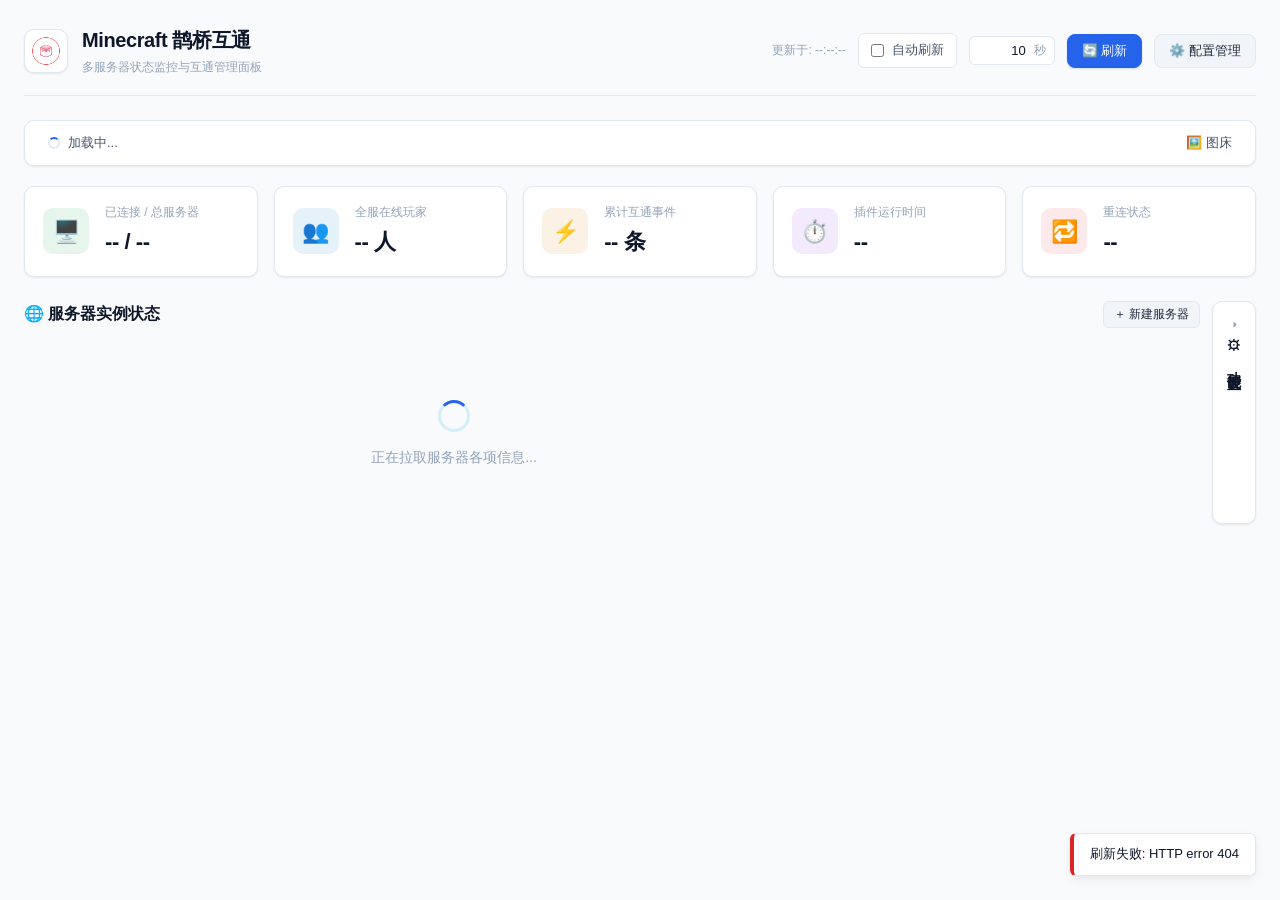
==== commit 653a3230: "refactor(dashboard): 刷新间隔从总设置弹窗并入顶部栏 「⚙️ 刷新设置」弹窗里只有自动刷新间隔这一项，为改一个数字要点两次。现在 秒数输入框直接放在「自动刷新」开关右侧，失焦或回车" ====
--- a/pages/dashboard/index.html
+++ b/pages/dashboard/index.html
@@ -28,13 +28,16 @@
       </span>
       <label class="auto-refresh-toggle">
         <input type="checkbox" id="auto-refresh-toggle" />
-        <span>自动刷新 (10s)</span>
+        <span>自动刷新</span>
       </label>
+      <!-- 刷新间隔就地可改：改完失焦或回车即生效，不必再开弹窗 -->
+      <span class="auto-refresh-interval" title="自动刷新间隔（秒，10～3600）">
+        <input type="number" id="auto-refresh-interval" min="10" max="3600" step="1" value="10"
+          aria-label="自动刷新间隔（秒）" />
+        <span class="auto-refresh-unit">秒</span>
+      </span>
       <button class="btn btn-primary" id="btn-refresh" title="立即刷新数据">
         <span>🔄 刷新</span>
-      </button>
-      <button class="btn" id="btn-config-link" title="总设置（自动刷新间隔等全局偏好）">
-        <span>⚙️ 刷新设置</span>
       </button>
       <button class="btn" id="btn-config-view"
         title="配置管理：完整配置编辑（可视化表单 / JSON 直改），更底层的设置，保存后热重载。
@@ -250,80 +253,189 @@
             </span>
             <span class="settings-row-hint">命中该前缀的消息只走 AI，不再转发到群；留空 = 全部触发（所有游戏聊天都交给 AI，不再转发到群）</span>
           </label>
+          <label class="settings-row">
+            <span class="settings-row-label">AI 对话人格</span>
+            <span class="settings-row-control">
+              <select id="st-ai-persona">
+                <option value="">（使用会话默认人格）</option>
+              </select>
+            </span>
+            <span class="settings-row-hint">游戏内 AI 对话使用该人格的提示词；留空 = 跟随会话的人格设置</span>
+          </label>
+          <label class="settings-row">
+            <span class="settings-row-label">AI 上下文归属</span>
+            <span class="settings-row-control">
+              <select id="st-ai-session-mode">
+                <option value="server">每台服务器一份</option>
+                <option value="group">与目标群共用</option>
+                <option value="player">每个玩家一份</option>
+              </select>
+            </span>
+            <span class="settings-row-hint">游戏内 AI 按哪个会话记上下文：每服独立 / 与目标群共用（群内 /new 也能重置）/ 每个玩家一份</span>
+          </label>
+          <label class="settings-row">
+            <span class="settings-row-label">AI 上下文保留轮数</span>
+            <span class="settings-row-control">
+              <input type="number" id="st-ai-history-turns" min="0" max="200" step="1" placeholder="20" autocomplete="off" />
+            </span>
+            <span class="settings-row-hint">记住最近多少轮（一问一答为一轮），0 = 不限制；调大更连贯但更费 token</span>
+          </label>
+        </div>
+        <div class="settings-group" id="settings-group-format">
+          <div class="settings-group-head">
+            <span class="settings-group-title">✍️ 消息格式</span>
+          </div>
+          <label class="settings-row">
+            <span class="settings-row-label">游戏内聊天格式</span>
+            <span class="settings-row-control">
+              <input type="text" id="st-fwd-chat-format" placeholder="[{display_name}]{player}: {message}" autocomplete="off" spellcheck="false" />
+            </span>
+            <span class="settings-row-hint">游戏 → 群，留空用默认格式</span>
+          </label>
+          <label class="settings-row">
+            <span class="settings-row-label">转发到游戏内格式</span>
+            <span class="settings-row-control">
+              <input type="text" id="st-fwd-broadcast-format" placeholder="[{platform}]{sender}: {message}" autocomplete="off" spellcheck="false" />
+            </span>
+            <span class="settings-row-hint">群 → 游戏，留空用默认格式</span>
+          </label>
+          <label class="settings-row">
+            <span class="settings-row-label">平台名称映射</span>
+            <span class="settings-row-control">
+              <textarea id="st-fwd-platform-names" rows="2" placeholder="aiocqhttp=QQ" autocomplete="off" spellcheck="false"></textarea>
+            </span>
+            <span class="settings-row-hint">每行「原始平台名=显示名」，如 aiocqhttp=QQ</span>
+          </label>
+          <label class="settings-row">
+            <span class="settings-row-label">转发消息颜色</span>
+            <span class="settings-row-control">
+              <input type="text" id="st-fwd-broadcast-color" placeholder="white" autocomplete="off" spellcheck="false" />
+            </span>
+            <span class="settings-row-hint">MC 颜色名或 #RRGGBB</span>
+          </label>
+          <label class="settings-row">
+            <span class="settings-row-label">转发提醒方式</span>
+            <span class="settings-row-control">
+              <select id="st-fwd-mark-option">
+                <option value="emoji">贴表情</option>
+                <option value="text">文本回复</option>
+                <option value="none">不提醒</option>
+              </select>
+            </span>
+            <span class="settings-row-hint">转发成功后给原消息的回执方式</span>
+          </label>
+          <label class="settings-row">
+            <span class="settings-row-label">回执表情 ID</span>
+            <span class="settings-row-control">
+              <input type="number" id="st-fwd-mark-emoji-id" min="1" step="1" placeholder="124" />
+            </span>
+            <span class="settings-row-hint">仅「贴表情」生效</span>
+          </label>
         </div>
         <div class="settings-group" id="settings-group-forward">
           <div class="settings-group-head">
-            <span class="settings-group-title">📡 消息转发</span>
-          </div>
-          <label class="settings-row">
-            <span class="settings-row-label">聊天消息格式</span>
-            <span class="settings-row-control">
-              <input type="text" id="st-fwd-chat-format" placeholder="[{display_name}]{player}: {message}" autocomplete="off" spellcheck="false" />
-            </span>
-            <span class="settings-row-hint">可用占位符 {player} {message} {display_name}；留空 = 用默认格式</span>
-          </label>
+            <span class="settings-group-title">📡 转发内容</span>
+          </div>
           <label class="settings-row">
             <span class="settings-row-label">转发进出消息</span>
             <span class="settings-row-control">
               <input type="checkbox" id="st-fwd-joinleave" />
             </span>
-            <span class="settings-row-hint">玩家加入 / 离开服务器提示转发到目标会话</span>
+            <span class="settings-row-hint">玩家加入 / 离开的提示</span>
           </label>
           <label class="settings-row">
             <span class="settings-row-label">转发死亡消息</span>
             <span class="settings-row-control">
               <input type="checkbox" id="st-fwd-death" />
             </span>
-            <span class="settings-row-hint">玩家死亡提示转发到目标会话</span>
+            <span class="settings-row-hint">玩家死亡提示</span>
           </label>
           <label class="settings-row">
             <span class="settings-row-label">转发成就消息</span>
             <span class="settings-row-control">
               <input type="checkbox" id="st-fwd-achievement" />
             </span>
-            <span class="settings-row-hint">玩家获得成就提示转发到目标会话</span>
+            <span class="settings-row-hint">玩家获得成就提示</span>
           </label>
           <label class="settings-row">
             <span class="settings-row-label">本地翻译</span>
             <span class="settings-row-control">
               <input type="checkbox" id="st-fwd-local-translate" />
             </span>
-            <span class="settings-row-hint">给死亡 / 成就转发做翻译：鹊桥英文 / 翻译键自动转中文，无需服务端开翻译、不用重启</span>
-          </label>
+            <span class="settings-row-hint">死亡 / 成就自动转中文</span>
+          </label>
+          <label class="settings-row">
+            <span class="settings-row-label">转发机器人自己的消息</span>
+            <span class="settings-row-control">
+              <input type="checkbox" id="st-fwd-bot-self" />
+            </span>
+            <span class="settings-row-hint">机器人自己的群消息也转发进游戏</span>
+          </label>
+          <label class="settings-row">
+            <span class="settings-row-label">目标会话（每行一个）</span>
+            <span class="settings-row-control">
+              <textarea id="st-fwd-sessions" rows="2" placeholder="default:GroupMessage:123456789" autocomplete="off" spellcheck="false"></textarea>
+            </span>
+            <span class="settings-row-hint">仅这些会话参与群 → MC 转发，/sid 可查</span>
+          </label>
+        </div>
+        <div class="settings-group" id="settings-group-image">
+          <div class="settings-group-head">
+            <span class="settings-group-title">🖼️ 图片转发</span>
+          </div>
           <div class="settings-row" id="image-fwd-toggle-row">
             <span class="settings-row-label">转发图片消息</span>
             <span class="settings-row-control">
               <input type="checkbox" id="st-fwd-image" />
             </span>
             <span class="settings-row-hint">
-              勾选 = 同时开启两个方向的图片转发（MC ↔ 外部会话），默认关闭；
-              点「展开」可分别控制每个方向
-              <button type="button" class="settings-inline-toggle" id="st-fwd-image-toggle"
-                aria-expanded="false" aria-controls="st-fwd-image-subgroup">展开 ⯈</button>
-            </span>
-          </div>
-          <div class="settings-subgroup hidden" id="st-fwd-image-subgroup">
-            <label class="settings-row">
-              <span class="settings-row-label">外部 → MC 图片转发</span>
-              <span class="settings-row-control">
-                <input type="checkbox" id="st-fwd-image-to-mc" />
-              </span>
-              <span class="settings-row-hint">外部会话图片转发到游戏内，需游戏端装 ChatImage 模组（https://github.com/kitUIN/ChatImage），否则显示为 [[CICode,...]] 文本</span>
-            </label>
-            <label class="settings-row">
-              <span class="settings-row-label">MC → 外部 图片转发</span>
-              <span class="settings-row-control">
-                <input type="checkbox" id="st-fwd-image-from-mc" />
-              </span>
-              <span class="settings-row-hint">游戏内图片（ChatImage 的 [[CICode,url=...]] 代码或直贴链接）自动下载后作为图片发送到外部会话，下载失败保留原始文本</span>
-            </label>
-          </div>
-          <label class="settings-row">
-            <span class="settings-row-label">目标会话（每行一个）</span>
-            <span class="settings-row-control">
-              <textarea id="st-fwd-sessions" rows="2" placeholder="default:GroupMessage:123456789" autocomplete="off" spellcheck="false"></textarea>
-            </span>
-            <span class="settings-row-hint">仅这些会话参与群 → MC 转发；可用 AstrBot 的 /sid 指令查看</span>
+              勾选 = 同时开启两个方向的图片转发（MC ↔ 外部会话），默认关闭
+            </span>
+          </div>
+          <label class="settings-row">
+            <span class="settings-row-label">外部 → MC 图片转发</span>
+            <span class="settings-row-control">
+              <input type="checkbox" id="st-fwd-image-to-mc" />
+            </span>
+            <span class="settings-row-hint">外部图片转发进游戏</span>
+          </label>
+          <label class="settings-row">
+            <span class="settings-row-label">MC → 外部 图片转发</span>
+            <span class="settings-row-control">
+              <input type="checkbox" id="st-fwd-image-from-mc" />
+            </span>
+            <span class="settings-row-hint">游戏内图片自动发到外部会话</span>
+          </label>
+          <label class="settings-row">
+            <span class="settings-row-label">游戏图片模式</span>
+            <span class="settings-row-control">
+              <select id="st-fwd-mc-image-mode">
+                <option value="chatimage">ChatImage 模组（图片 URL）</option>
+                <option value="e33chat">E33Chat 模组（含服务端媒体）</option>
+              </select>
+            </span>
+            <span class="settings-row-hint">按游戏端装的模组选</span>
+          </label>
+          <label class="settings-row">
+            <span class="settings-row-label">游戏内图片显示名称</span>
+            <span class="settings-row-control">
+              <input type="text" id="st-fwd-chatimage-name" placeholder="图片" autocomplete="off" spellcheck="false" />
+            </span>
+            <span class="settings-row-hint">图片在聊天栏的显示名称</span>
+          </label>
+          <label class="settings-row">
+            <span class="settings-row-label">E33Chat 服务端图片缓存目录</span>
+            <span class="settings-row-control">
+              <input type="text" id="st-fwd-e33chat-media-dir" placeholder="AstrBot 可访问的 e33chat-media 路径" autocomplete="off" spellcheck="false" />
+            </span>
+            <span class="settings-row-hint">仅 E33Chat 模式；留空只能用图床链接</span>
+          </label>
+          <label class="settings-row">
+            <span class="settings-row-label">E33Chat 群图最大边长</span>
+            <span class="settings-row-control">
+              <input type="number" id="st-fwd-e33chat-image-max-edge" min="64" max="2048" step="1" placeholder="320" />
+            </span>
+            <span class="settings-row-hint">群图缩到该边长（64–2048）</span>
           </label>
         </div>
         <div class="settings-group" id="settings-group-notify">
@@ -432,7 +544,7 @@
         <span class="ib-status" id="ib-status">--</span>
       </div>
       <div class="ib-toolbar">
-        <label class="ib-toggle" title="根级 enable_image_upload：关闭后所有图床条目与内置服务全部不生效">
+        <label class="ib-toggle" title="图片转存总开关（image_upload.enabled）：关闭后所有图床条目与内置服务全部不生效">
           <input type="checkbox" id="ib-enabled" />
           <span>启用图片转存</span>
         </label>
@@ -541,7 +653,7 @@
           <span class="modal-row-control">
             <input type="text" id="ms-tps-command" placeholder="auto 或 tps / forge tps / spark tps" value="auto" />
           </span>
-          <span class="modal-row-hint">留空或填 auto = 按服务端类型自动选择（forge→forge tps，fabric→spark tps，Paper/Spigot→tps）；也可固定指定</span>
+          <span class="modal-row-hint">留空或填 auto = 按服务端类型自动选择（Forge→forge tps，NeoForge→neoforge tps，Fabric/Quilt→spark tps，Paper/Spigot→tps）；识别不到时自动依次尝试常用指令，成功后记住该服务器可用的那条；也可固定指定</span>
         </label>
         <label class="modal-row">
           <span class="modal-row-label">延迟探测域名</span>
@@ -573,30 +685,6 @@
           title="删除该服务器已采集的全部监控数据（不可恢复，采样从零重新开始）">🗑 清除采集数据</button>
         <button class="btn btn-sm" id="ms-cancel">取消</button>
         <button class="btn btn-primary btn-sm" id="ms-save">保存并生效</button>
-      </div>
-    </div>
-  </div>
-
-  <!-- 总设置弹窗：右上角「⚙ 设置」入口，承载与具体服务器无关的全局偏好。
-       自动刷新间隔原在「功能设置」面板里，随服务器视图隐藏而不可达，故迁来 -->
-  <div class="modal-overlay hidden" id="settings-modal">
-    <div class="modal-card">
-      <div class="modal-header">
-        <span class="modal-title">⚙ 总设置</span>
-        <button class="modal-close" id="gs-close" title="关闭">✕</button>
-      </div>
-      <div class="modal-body">
-        <label class="modal-row">
-          <span class="modal-row-label">自动刷新间隔（秒）</span>
-          <span class="modal-row-control">
-            <input type="number" id="st-auto-refresh" min="10" max="3600" step="1" value="10" />
-          </span>
-          <span class="modal-row-hint">勾选顶部「自动刷新」后每 N 秒拉取一次面板数据（10～3600，默认 10）；全局生效，与服务器视图无关</span>
-        </label>
-      </div>
-      <div class="modal-actions">
-        <button class="btn btn-sm" id="gs-cancel">取消</button>
-        <button class="btn btn-primary btn-sm" id="gs-save">保存并生效</button>
       </div>
     </div>
   </div>
@@ -704,7 +792,7 @@
       </div>
     </div>
   </div>
-  <!-- 图床条目弹窗：面板「图床」视图内直接管理 conf 的 image_upload_services
+  <!-- 图床条目弹窗：面板「图床」视图内直接管理 conf 的 image_upload.services
        （新建 / 编辑 / 启用 / 删除）。保存链路与服务器条目一致：备份 → 原子
        落盘 → 局部生效（免重连 MC）。仅暴露常用字段，其余沿用 schema 模板
        默认值，完整字段编辑仍在「配置管理」页做 -->
--- a/pages/dashboard/style.css
+++ b/pages/dashboard/style.css
@@ -407,6 +407,56 @@
   cursor: pointer;
 }
 
+/* 刷新间隔输入框：紧贴「自动刷新」勾选框，视觉上作为同一个控件组 */
+.auto-refresh-interval {
+  display: inline-flex;
+  align-items: center;
+  gap: 4px;
+  font-size: 13px;
+  color: var(--text-muted);
+  background: var(--bg-secondary);
+  padding: 4px 8px;
+  border-radius: var(--radius-sm);
+  border: 1px solid var(--border-color);
+  transition: border-color 0.2s ease;
+}
+
+.auto-refresh-interval:focus-within {
+  border-color: var(--border-focus);
+}
+
+.auto-refresh-interval input {
+  width: 52px;
+  padding: 2px 4px;
+  border: none;
+  background: transparent;
+  color: var(--text-primary);
+  font-size: 13px;
+  font-family: inherit;
+  text-align: right;
+}
+
+.auto-refresh-interval input:focus {
+  outline: none;
+}
+
+/* 去掉数字输入的上下箭头：窄栏里会把 52px 挤得很挤 */
+.auto-refresh-interval input::-webkit-outer-spin-button,
+.auto-refresh-interval input::-webkit-inner-spin-button {
+  -webkit-appearance: none;
+  margin: 0;
+}
+
+.auto-refresh-interval input[type='number'] {
+  -moz-appearance: textfield;
+  appearance: textfield;
+}
+
+.auto-refresh-unit {
+  font-size: 12px;
+  color: var(--text-muted);
+}
+
 /* --------------------------------------------------------------------------
    4. 服务器视图切换栏 (Server Tabs Bar)
    -------------------------------------------------------------------------- */
@@ -1313,16 +1363,31 @@
   opacity: 0.85;
 }
 
+/* 与「⚙️ 配置管理」页的 .cfg-input 保持同一套视觉规格：
+   同一种输入框在抽屉里更窄小、还没有 focus 高亮，会让人以为是两种控件 */
 .settings-row-control input[type='text'],
+.settings-row-control input[type='number'],
+.settings-row-control select,
 .settings-row-control textarea {
   width: 100%;
   box-sizing: border-box;
-  padding: 6px 8px;
+  padding: 7px 10px;
   border: 1px solid var(--border-color);
-  border-radius: var(--radius-sm);
-  background: var(--bg-input, var(--bg-tertiary));
+  border-radius: 8px;
+  background: var(--bg-secondary);
   color: var(--text-primary);
   font-size: 13px;
+  font-family: inherit;
+  transition: border-color 0.15s ease, box-shadow 0.15s ease;
+}
+
+.settings-row-control input[type='text']:focus,
+.settings-row-control input[type='number']:focus,
+.settings-row-control select:focus,
+.settings-row-control textarea:focus {
+  outline: none;
+  border-color: var(--border-focus);
+  box-shadow: 0 0 0 3px var(--accent-light);
 }
 
 .settings-row-control textarea {
@@ -2075,11 +2140,10 @@
   overflow: auto;
 }
 
-/* 服务器配置 / 监控设置 / 总设置 / 图床条目 四个弹窗统一宽度（以性能监控设置为准）：
+/* 服务器配置 / 监控设置 / 图床条目 三个弹窗统一宽度（以性能监控设置为准）：
    三列（标签 / 控件 / 说明）挤在窄宽度里时右侧说明会被压成窄竖条 */
 #monitor-settings-modal .modal-card,
 #server-form-modal .modal-card,
-#settings-modal .modal-card,
 #image-bed-form-modal .modal-card {
   width: min(860px, 94vw);
 }
@@ -2094,9 +2158,6 @@
 #server-form-modal .modal-row-control input[type='password'],
 #server-form-modal .modal-row-control select,
 #server-form-modal .modal-row-control textarea,
-#settings-modal .modal-row-control input[type='number'],
-#settings-modal .modal-row-control input[type='text'],
-#settings-modal .modal-row-control select,
 #image-bed-form-modal .modal-row-control input[type='number'],
 #image-bed-form-modal .modal-row-control input[type='text'],
 #image-bed-form-modal .modal-row-control input[type='password'],
